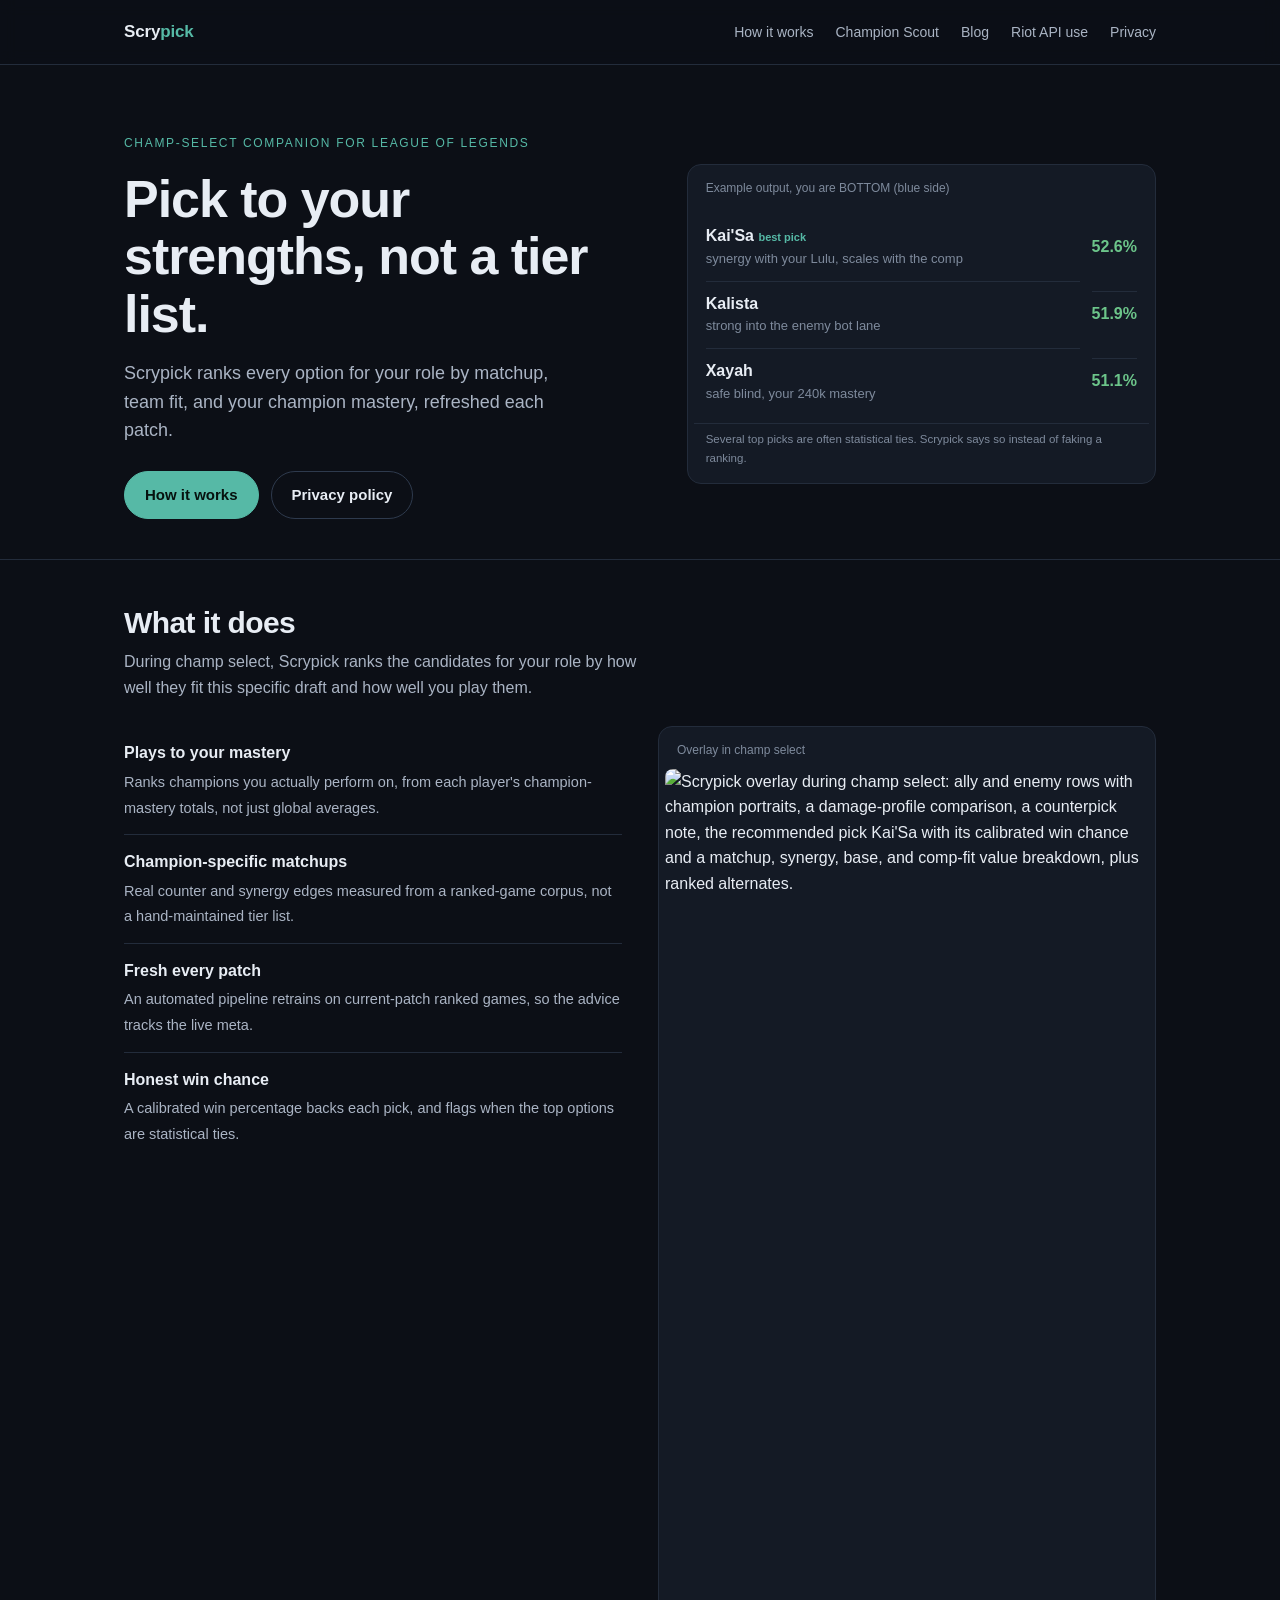
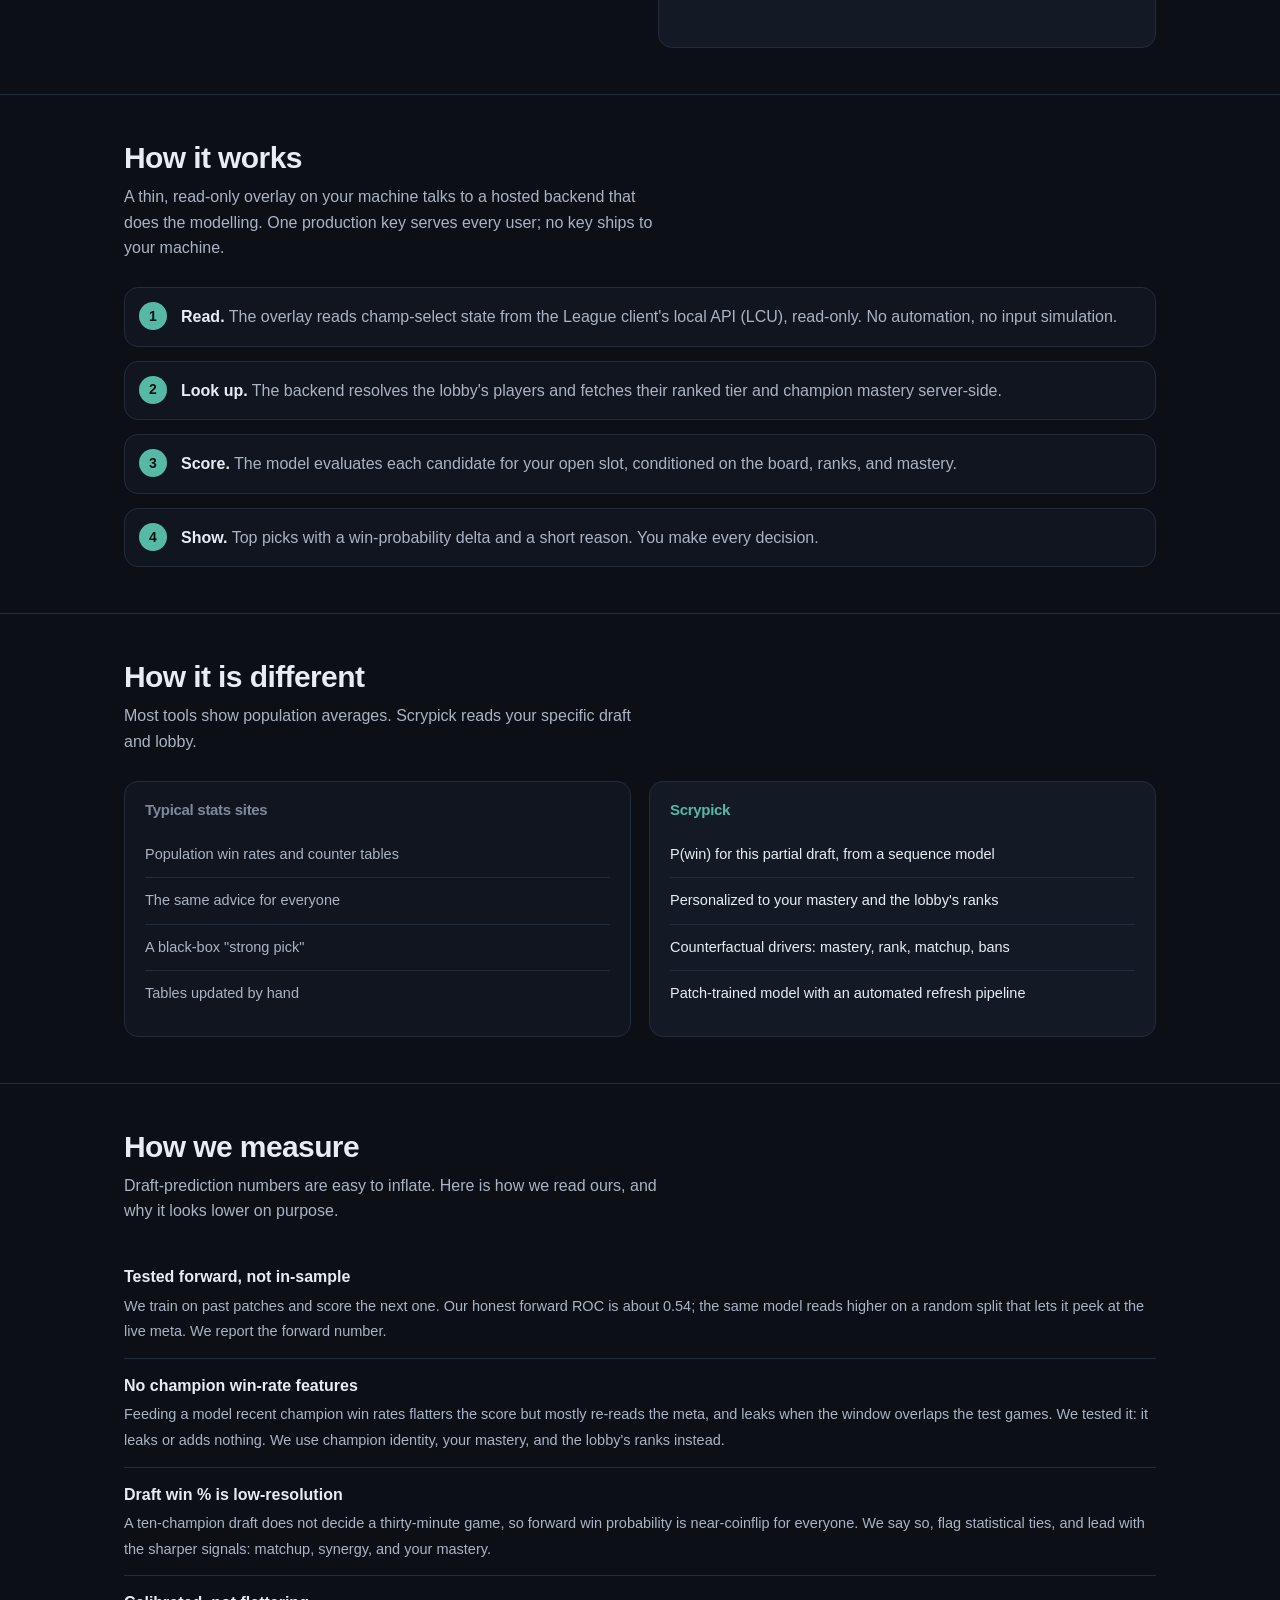
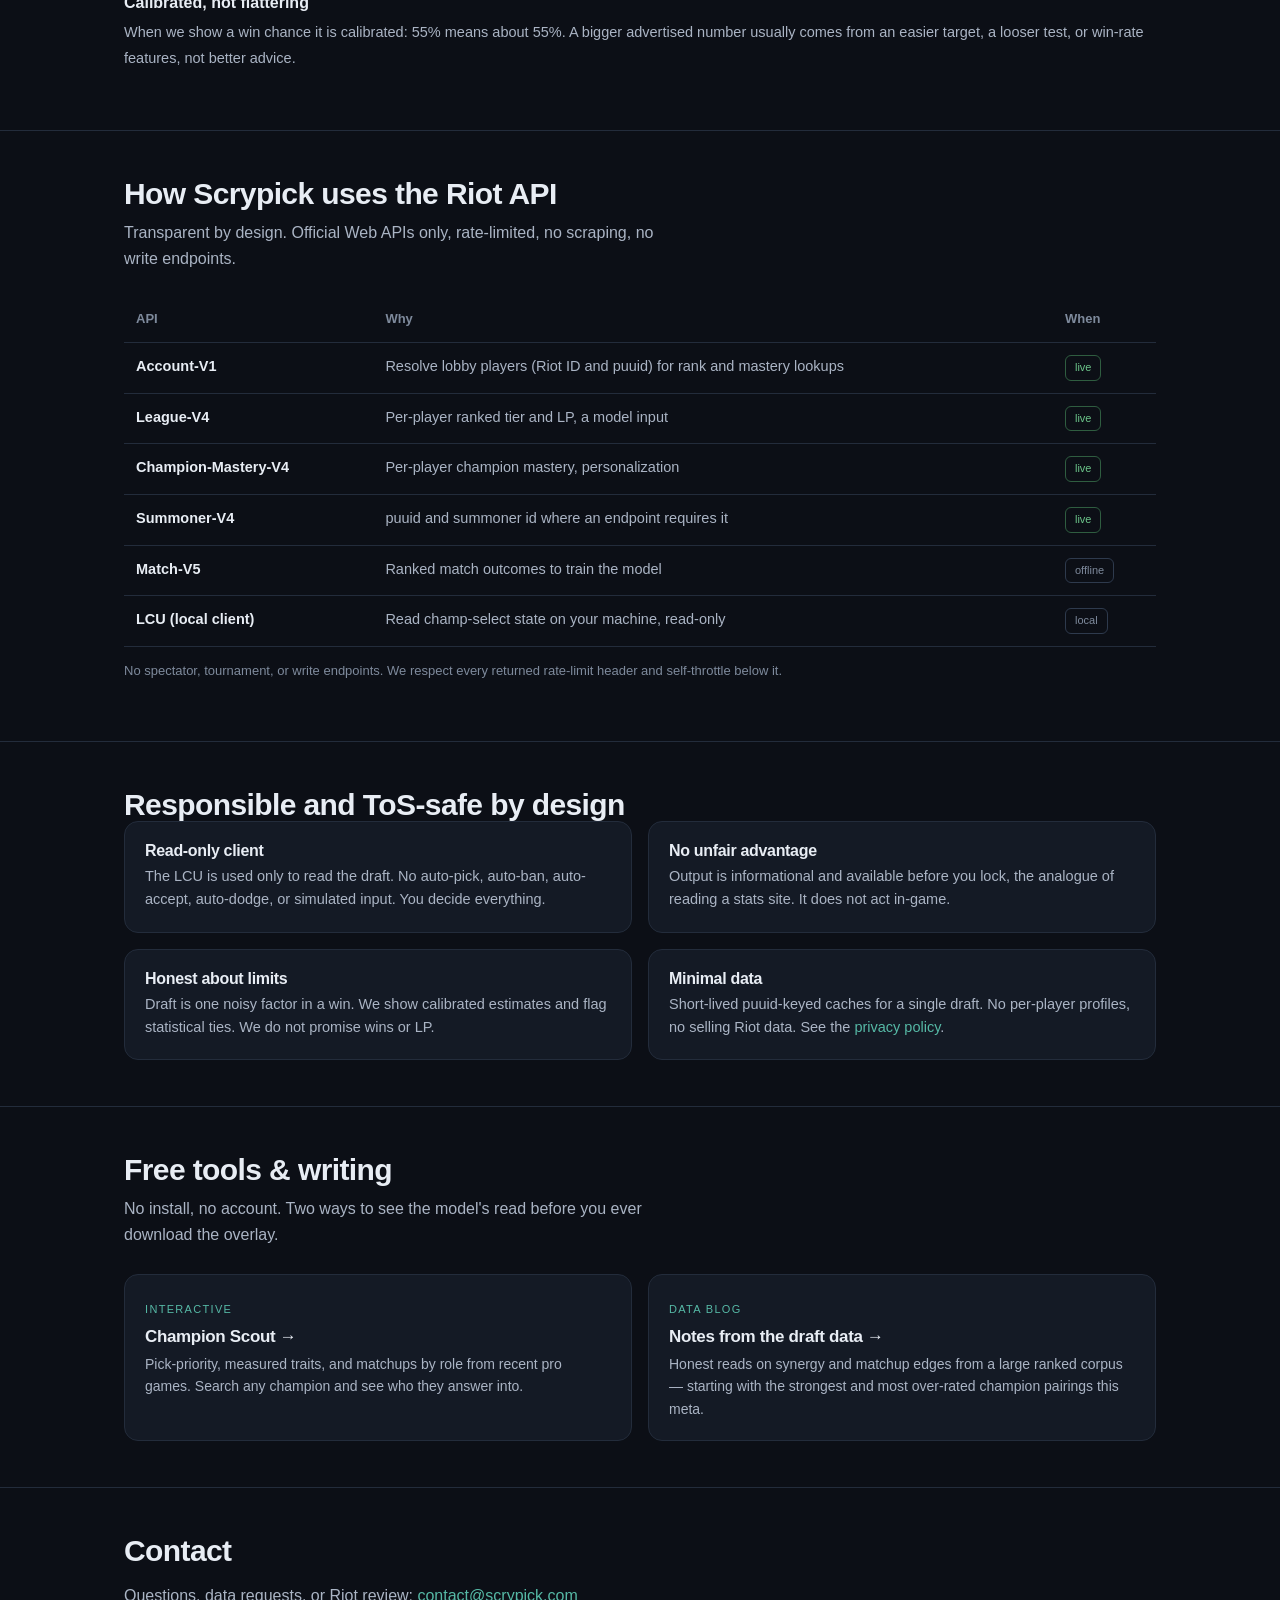
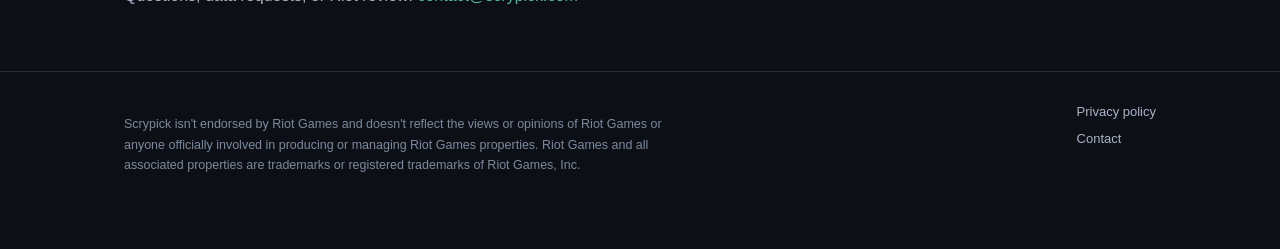
==== index.html @ 26ce866f "Rebrand to Scrypick (scrypick.com) + blog + Champion Scout - DraftSense/RiftPick -> Scrypick across " ====
<!DOCTYPE html>
<html lang="en">
<head>
<meta charset="UTF-8">
<meta name="viewport" content="width=device-width, initial-scale=1">
<title>Scrypick - win-probability companion for League of Legends champ select</title>
<meta name="description" content="Scrypick shows the calibrated win chance of every candidate pick during champ select, personalized to the lobby's ranks and your champion mastery. Read-only, advisory, Riot ToS-safe.">
<link rel="stylesheet" href="style.css">
</head>
<body>

<header class="nav">
  <div class="wrap">
    <div class="brand">Scry<b>pick</b></div>
    <nav class="nav-links">
      <a href="#how">How it works</a>
      <a href="scout.html">Champion Scout</a>
      <a href="blog/index.html">Blog</a>
      <a href="#api">Riot API use</a>
      <a href="privacy.html">Privacy</a>
    </nav>
  </div>
</header>

<main>
  <section class="hero" style="border-top:none">
    <div class="wrap">
      <div>
        <span class="eyebrow">Champ-select companion for League of Legends</span>
        <h1>Pick to your strengths, not a tier list.</h1>
        <p class="sub">Scrypick ranks every option for your role by matchup, team fit, and your champion mastery, refreshed each patch.</p>
        <div class="cta">
          <a class="btn primary" href="#how">How it works</a>
          <a class="btn ghost" href="privacy.html">Privacy policy</a>
        </div>
      </div>
      <div class="example" aria-label="Example recommendation">
        <div class="cap">Example output, you are BOTTOM (blue side)</div>
        <div class="rec">
          <div class="row"><div class="pick"><div class="name">Kai'Sa <span class="tag">best pick</span></div><div class="why">synergy with your Lulu, scales with the comp</div></div><div class="pick wp">52.6%</div></div>
          <div class="row"><div class="pick"><div class="name">Kalista</div><div class="why">strong into the enemy bot lane</div></div><div class="pick wp">51.9%</div></div>
          <div class="row"><div class="pick"><div class="name">Xayah</div><div class="why">safe blind, your 240k mastery</div></div><div class="pick wp">51.1%</div></div>
        </div>
        <div class="note">Several top picks are often statistical ties. Scrypick says so instead of faking a ranking.</div>
      </div>
    </div>
  </section>

  <section id="what">
    <div class="wrap">
      <h2>What it does</h2>
      <p class="intro">During champ select, Scrypick ranks the candidates for your role by how well they fit this specific draft and how well you play them.</p>
      <div class="does">
        <ul>
          <li><b>Plays to your mastery</b><span>Ranks champions you actually perform on, from each player's champion-mastery totals, not just global averages.</span></li>
          <li><b>Champion-specific matchups</b><span>Real counter and synergy edges measured from a ranked-game corpus, not a hand-maintained tier list.</span></li>
          <li><b>Fresh every patch</b><span>An automated pipeline retrains on current-patch ranked games, so the advice tracks the live meta.</span></li>
          <li><b>Honest win chance</b><span>A calibrated win percentage backs each pick, and flags when the top options are statistical ties.</span></li>
        </ul>
        <figure class="example" style="margin:0">
          <div class="cap">Overlay in champ select</div>
          <img src="overlay.png" width="488" height="880"
               alt="Scrypick overlay during champ select: ally and enemy rows with champion portraits, a damage-profile comparison, a counterpick note, the recommended pick Kai'Sa with its calibrated win chance and a matchup, synergy, base, and comp-fit value breakdown, plus ranked alternates."
               style="display:block; width:100%; height:auto; border-radius:8px; margin-top:4px" />
        </figure>
      </div>
    </div>
  </section>

  <section id="how">
    <div class="wrap">
      <h2>How it works</h2>
      <p class="intro">A thin, read-only overlay on your machine talks to a hosted backend that does the modelling. One production key serves every user; no key ships to your machine.</p>
      <ol class="steps">
        <li><b>Read.</b> <span>The overlay reads champ-select state from the League client's local API (LCU), read-only. No automation, no input simulation.</span></li>
        <li><b>Look up.</b> <span>The backend resolves the lobby's players and fetches their ranked tier and champion mastery server-side.</span></li>
        <li><b>Score.</b> <span>The model evaluates each candidate for your open slot, conditioned on the board, ranks, and mastery.</span></li>
        <li><b>Show.</b> <span>Top picks with a win-probability delta and a short reason. You make every decision.</span></li>
      </ol>
    </div>
  </section>

  <section id="different">
    <div class="wrap">
      <h2>How it is different</h2>
      <p class="intro">Most tools show population averages. Scrypick reads your specific draft and lobby.</p>
      <div class="versus">
        <div class="col them">
          <h3>Typical stats sites</h3>
          <ul>
            <li>Population win rates and counter tables</li>
            <li>The same advice for everyone</li>
            <li>A black-box "strong pick"</li>
            <li>Tables updated by hand</li>
          </ul>
        </div>
        <div class="col us">
          <h3>Scrypick</h3>
          <ul>
            <li>P(win) for this partial draft, from a sequence model</li>
            <li>Personalized to your mastery and the lobby's ranks</li>
            <li>Counterfactual drivers: mastery, rank, matchup, bans</li>
            <li>Patch-trained model with an automated refresh pipeline</li>
          </ul>
        </div>
      </div>
    </div>
  </section>

  <section id="measure">
    <div class="wrap">
      <h2>How we measure</h2>
      <p class="intro">Draft-prediction numbers are easy to inflate. Here is how we read ours, and why it looks lower on purpose.</p>
      <ul class="principles">
        <li><b>Tested forward, not in-sample</b><span>We train on past patches and score the next one. Our honest forward ROC is about 0.54; the same model reads higher on a random split that lets it peek at the live meta. We report the forward number.</span></li>
        <li><b>No champion win-rate features</b><span>Feeding a model recent champion win rates flatters the score but mostly re-reads the meta, and leaks when the window overlaps the test games. We tested it: it leaks or adds nothing. We use champion identity, your mastery, and the lobby's ranks instead.</span></li>
        <li><b>Draft win % is low-resolution</b><span>A ten-champion draft does not decide a thirty-minute game, so forward win probability is near-coinflip for everyone. We say so, flag statistical ties, and lead with the sharper signals: matchup, synergy, and your mastery.</span></li>
        <li><b>Calibrated, not flattering</b><span>When we show a win chance it is calibrated: 55% means about 55%. A bigger advertised number usually comes from an easier target, a looser test, or win-rate features, not better advice.</span></li>
      </ul>
    </div>
  </section>

  <section id="api">
    <div class="wrap">
      <h2>How Scrypick uses the Riot API</h2>
      <p class="intro">Transparent by design. Official Web APIs only, rate-limited, no scraping, no write endpoints.</p>
      <table class="api">
        <thead><tr><th>API</th><th>Why</th><th>When</th></tr></thead>
        <tbody>
          <tr><td>Account-V1</td><td class="why">Resolve lobby players (Riot ID and puuid) for rank and mastery lookups</td><td><span class="badge live">live</span></td></tr>
          <tr><td>League-V4</td><td class="why">Per-player ranked tier and LP, a model input</td><td><span class="badge live">live</span></td></tr>
          <tr><td>Champion-Mastery-V4</td><td class="why">Per-player champion mastery, personalization</td><td><span class="badge live">live</span></td></tr>
          <tr><td>Summoner-V4</td><td class="why">puuid and summoner id where an endpoint requires it</td><td><span class="badge live">live</span></td></tr>
          <tr><td>Match-V5</td><td class="why">Ranked match outcomes to train the model</td><td><span class="badge">offline</span></td></tr>
          <tr><td>LCU (local client)</td><td class="why">Read champ-select state on your machine, read-only</td><td><span class="badge">local</span></td></tr>
        </tbody>
      </table>
      <p class="api-foot">No spectator, tournament, or write endpoints. We respect every returned rate-limit header and self-throttle below it.</p>
    </div>
  </section>

  <section id="responsible">
    <div class="wrap">
      <h2>Responsible and ToS-safe by design</h2>
      <div class="cards">
        <div class="card"><h3>Read-only client</h3><p>The LCU is used only to read the draft. No auto-pick, auto-ban, auto-accept, auto-dodge, or simulated input. You decide everything.</p></div>
        <div class="card"><h3>No unfair advantage</h3><p>Output is informational and available before you lock, the analogue of reading a stats site. It does not act in-game.</p></div>
        <div class="card"><h3>Honest about limits</h3><p>Draft is one noisy factor in a win. We show calibrated estimates and flag statistical ties. We do not promise wins or LP.</p></div>
        <div class="card"><h3>Minimal data</h3><p>Short-lived puuid-keyed caches for a single draft. No per-player profiles, no selling Riot data. See the <a href="privacy.html">privacy policy</a>.</p></div>
      </div>
    </div>
  </section>

  <section id="tools">
    <div class="wrap">
      <h2>Free tools &amp; writing</h2>
      <p class="intro">No install, no account. Two ways to see the model's read before you ever download the overlay.</p>
      <div class="tools">
        <a class="tool" href="scout.html">
          <span class="kicker">Interactive</span>
          <h3>Champion Scout →</h3>
          <p>Pick-priority, measured traits, and matchups by role from recent pro games. Search any champion and see who they answer into.</p>
        </a>
        <a class="tool" href="blog/index.html">
          <span class="kicker">Data blog</span>
          <h3>Notes from the draft data →</h3>
          <p>Honest reads on synergy and matchup edges from a large ranked corpus — starting with the strongest and most over-rated champion pairings this meta.</p>
        </a>
      </div>
    </div>
  </section>

  <section id="contact" class="contact">
    <div class="wrap">
      <h2>Contact</h2>
      <p>Questions, data requests, or Riot review: <a href="mailto:contact@scrypick.com">contact@scrypick.com</a></p>
    </div>
  </section>
</main>

<footer class="site">
  <div class="wrap">
    <p class="legal">
      Scrypick isn't endorsed by Riot Games and doesn't reflect the views or opinions of Riot Games
      or anyone officially involved in producing or managing Riot Games properties. Riot Games and all
      associated properties are trademarks or registered trademarks of Riot Games, Inc.
    </p>
    <div class="footlinks">
      <a href="privacy.html">Privacy policy</a>
      <a href="mailto:contact@scrypick.com">Contact</a>
    </div>
  </div>
</footer>

</body>
</html>
---- style.css ----
/* Scrypick site - native CSS, no build step (GitHub Pages target).
   Design read: trust-first product + compliance landing for Riot API reviewers
   and League players. Dark theme locked. ONE accent (teal). Restrained motion.
   Shape scale: buttons = pill, panels = 14px, badges = 6px (documented + held).
   Type: system stack (no external font deps; GH Pages friendly). */
:root {
  --bg: #0c0f16;
  --bg-2: #11151f;
  --panel: #141a25;
  --border: #232c3b;
  --border-2: #2e3a4d;
  --text: #e8edf4;
  --text-2: #aab4c4;
  --dim: #7e8a9c;
  --accent: #56b9a6;        /* single accent, < 80% sat */
  --accent-ink: #06120f;    /* readable text ON the accent */
  --good: #6cc58a;
  --bad: #e08a82;
  --maxw: 1080px;
  --r-panel: 14px;
  --r-badge: 6px;
  --sans: -apple-system, BlinkMacSystemFont, "Segoe UI", Roboto, Helvetica, Arial, sans-serif;
  --mono: ui-monospace, SFMono-Regular, "SF Mono", Menlo, Consolas, monospace;
}
* { box-sizing: border-box; }
html { scroll-behavior: smooth; }
body {
  margin: 0;
  background: var(--bg);
  color: var(--text);
  font: 16px/1.6 var(--sans);
  -webkit-font-smoothing: antialiased;
  text-rendering: optimizeLegibility;
}
.wrap { max-width: var(--maxw); margin: 0 auto; padding: 0 24px; }
a { color: var(--accent); text-decoration: none; }
a:hover { text-decoration: underline; }
h1, h2, h3 { letter-spacing: -0.02em; line-height: 1.1; margin: 0; }

/* ---- nav (single line, <= 72px) ---- */
header.nav { border-bottom: 1px solid var(--border); position: sticky; top: 0; background: rgba(12,15,22,0.82); backdrop-filter: blur(8px); z-index: 10; }
header.nav .wrap { display: flex; align-items: center; justify-content: space-between; height: 64px; }
.brand { font-weight: 700; font-size: 17px; letter-spacing: -0.01em; color: var(--text); }
.brand b { color: var(--accent); font-weight: 700; }
.nav-links { display: flex; gap: 22px; }
.nav-links a { color: var(--text-2); font-size: 14px; }
.nav-links a:hover { color: var(--text); text-decoration: none; }
@media (max-width: 640px) { .nav-links { display: none; } }

/* ---- buttons (pill) ---- */
.btn { display: inline-flex; align-items: center; gap: 8px; border-radius: 999px; padding: 11px 20px; font-weight: 600; font-size: 15px; border: 1px solid var(--border-2); transition: transform .12s ease, background .2s ease, border-color .2s ease; }
.btn:hover { text-decoration: none; }
.btn:active { transform: translateY(1px); }
.btn.primary { background: var(--accent); color: var(--accent-ink); border-color: var(--accent); }
.btn.primary:hover { background: #67c9b6; }
.btn.ghost { background: transparent; color: var(--text); }
.btn.ghost:hover { border-color: var(--accent); }

/* ---- hero (split, fits viewport) ---- */
.hero { padding: 64px 0 40px; }
.hero .wrap { display: grid; grid-template-columns: 1.05fr 0.95fr; gap: 44px; align-items: center; }
.eyebrow { display: inline-block; font-size: 12px; letter-spacing: 0.14em; text-transform: uppercase; color: var(--accent); margin-bottom: 18px; }
.hero h1 { font-size: clamp(32px, 5.2vw, 52px); }
.hero p.sub { color: var(--text-2); font-size: 18px; margin: 16px 0 26px; max-width: 46ch; }
.hero .cta { display: flex; gap: 12px; flex-wrap: wrap; }
@media (max-width: 820px) { .hero .wrap { grid-template-columns: 1fr; gap: 30px; } .hero { padding: 40px 0 30px; } }

/* example-output panel (honest typographic content, not a fake client screenshot) */
.example { background: var(--panel); border: 1px solid var(--border); border-radius: var(--r-panel); padding: 6px; }
.example .cap { color: var(--dim); font-size: 12px; padding: 8px 12px 4px; }
.rec { display: grid; grid-template-columns: 1fr auto; gap: 2px 12px; padding: 12px 12px 4px; }
.rec .row { display: contents; }
.rec .pick { padding: 9px 0; border-top: 1px solid var(--border); }
.rec .row:first-child .pick { border-top: none; }
.rec .name { font-weight: 600; }
.rec .why { color: var(--dim); font-size: 13px; }
.rec .wp { font-variant-numeric: tabular-nums; color: var(--good); font-weight: 600; align-self: center; }
.rec .tag { font-size: 11px; color: var(--accent); }
.example .note { color: var(--dim); font-size: 11.5px; padding: 6px 12px 10px; border-top: 1px solid var(--border); margin-top: 6px; }

/* ---- sections ---- */
section { padding: 46px 0; border-top: 1px solid var(--border); }
section h2 { font-size: clamp(24px, 3.4vw, 30px); }
section .intro { color: var(--text-2); margin: 10px 0 26px; max-width: 60ch; }

/* what-it-does: lead + figure */
.does { display: grid; grid-template-columns: 1fr 1fr; gap: 36px; align-items: start; }
.does ul { list-style: none; padding: 0; margin: 0; }
.does li { padding: 14px 0; border-top: 1px solid var(--border); }
.does li:first-child { border-top: none; }
.does li b { display: block; margin-bottom: 3px; }
.does li span { color: var(--text-2); font-size: 14.5px; }
@media (max-width: 820px) { .does { grid-template-columns: 1fr; gap: 24px; } }

/* how-we-measure: full-width principle list (same rhythm as .does) */
.principles { list-style: none; padding: 0; margin: 0; }
.principles li { padding: 14px 0; border-top: 1px solid var(--border); }
.principles li:first-child { border-top: none; }
.principles li b { display: block; margin-bottom: 3px; }
.principles li span { color: var(--text-2); font-size: 14.5px; }

/* how-it-works: numbered steps */
ol.steps { counter-reset: s; list-style: none; padding: 0; margin: 0; display: grid; gap: 14px; }
ol.steps li { counter-increment: s; position: relative; padding: 16px 16px 16px 56px; background: var(--bg-2); border: 1px solid var(--border); border-radius: var(--r-panel); }
ol.steps li::before { content: counter(s); position: absolute; left: 14px; top: 14px; width: 28px; height: 28px; display: grid; place-items: center; border-radius: 999px; background: var(--accent); color: var(--accent-ink); font-weight: 700; font-size: 14px; }
ol.steps b { color: var(--text); }
ol.steps span { color: var(--text-2); }

/* them-vs-us split */
.versus { display: grid; grid-template-columns: 1fr 1fr; gap: 18px; }
.versus .col { background: var(--panel); border: 1px solid var(--border); border-radius: var(--r-panel); padding: 20px; }
.versus .col.them { background: var(--bg-2); }
.versus .col h3 { font-size: 15px; color: var(--dim); margin-bottom: 14px; font-weight: 600; }
.versus .col.us h3 { color: var(--accent); }
.versus ul { list-style: none; padding: 0; margin: 0; }
.versus li { padding: 11px 0; border-top: 1px solid var(--border); color: var(--text-2); font-size: 14.5px; }
.versus li:first-child { border-top: none; }
.versus .us li { color: var(--text); }
@media (max-width: 700px) { .versus { grid-template-columns: 1fr; } }

/* api table */
table.api { width: 100%; border-collapse: collapse; font-size: 14.5px; }
table.api th, table.api td { text-align: left; padding: 12px 12px; border-bottom: 1px solid var(--border); vertical-align: top; }
table.api th { color: var(--dim); font-weight: 600; font-size: 13px; }
table.api td:first-child { font-weight: 600; white-space: nowrap; }
table.api td.why { color: var(--text-2); }
.badge { display: inline-block; font-size: 11px; padding: 3px 9px; border-radius: var(--r-badge); border: 1px solid var(--border-2); color: var(--dim); white-space: nowrap; }
.badge.live { color: var(--good); border-color: #2f5d40; }
.api-foot { color: var(--dim); font-size: 13px; margin-top: 14px; }

/* responsible: cards (the single card-grid on the page) */
.cards { display: grid; grid-template-columns: repeat(2, 1fr); gap: 16px; }
.card { background: var(--panel); border: 1px solid var(--border); border-radius: var(--r-panel); padding: 20px; }
.card h3 { font-size: 16px; margin-bottom: 6px; }
.card p { margin: 0; color: var(--text-2); font-size: 14.5px; }
@media (max-width: 640px) { .cards { grid-template-columns: 1fr; } }

/* contact */
.contact p { color: var(--text-2); }

/* footer */
footer.site { border-top: 1px solid var(--border); padding: 30px 0 60px; }
footer.site .wrap { display: flex; flex-wrap: wrap; gap: 22px; justify-content: space-between; align-items: flex-start; }
.legal { color: #67718296; color: var(--dim); font-size: 12.5px; line-height: 1.65; max-width: 560px; }
.footlinks { font-size: 13px; }
.footlinks a { color: var(--text-2); display: block; margin-bottom: 6px; }

/* doc pages (privacy) */
.doc { padding: 40px 0 60px; }
.doc h1 { font-size: clamp(28px, 4vw, 36px); }
.doc .updated { color: var(--dim); font-size: 13px; margin: 10px 0 28px; }
.doc h2 { font-size: 19px; margin: 30px 0 8px; }
.doc p, .doc li { color: var(--text-2); }
.doc ul { padding-left: 20px; }
.doc li { margin: 6px 0; }
.doc a.back { font-size: 14px; }

/* restrained scroll-reveal, native + reduced-motion safe (MOTION 3) */
@media (prefers-reduced-motion: no-preference) {
  section, .hero .wrap > * {
    animation: rise .6s cubic-bezier(0.16,1,0.3,1) both;
    animation-timeline: view();
    animation-range: entry 0% cover 22%;
  }
  @keyframes rise { from { opacity: 0; transform: translateY(14px); } to { opacity: 1; transform: none; } }
}

/* ---- blog: index + posts (reuses vars, sits on .doc rhythm) ---- */
.blog-head { padding: 48px 0 6px; }
.blog-head .eyebrow { margin-bottom: 12px; }
.blog-head h1 { font-size: clamp(28px, 4.4vw, 40px); }
.blog-head p.sub { color: var(--text-2); font-size: 17px; margin: 14px 0 0; max-width: 60ch; }

.postlist { list-style: none; padding: 0; margin: 0; }
.postlist li { border-top: 1px solid var(--border); }
.postlist li:first-child { border-top: none; }
.postlist a.post-card { display: block; padding: 22px 0; color: var(--text); }
.postlist a.post-card:hover { text-decoration: none; }
.postlist a.post-card:hover h3 { color: var(--accent); }
.postlist .kicker { font-size: 12px; letter-spacing: 0.1em; text-transform: uppercase; color: var(--dim); }
.postlist h3 { font-size: 20px; margin: 6px 0 6px; letter-spacing: -0.01em; }
.postlist p { color: var(--text-2); font-size: 14.5px; margin: 0; max-width: 68ch; }

/* article body */
.post { padding: 8px 0 56px; }
.post .updated { color: var(--dim); font-size: 13px; margin: 8px 0 26px; }
.post > .lede { font-size: 18px; color: var(--text); margin: 0 0 22px; max-width: 64ch; }
.post h2 { font-size: 22px; margin: 34px 0 8px; }
.post h3 { font-size: 16px; margin: 24px 0 6px; color: var(--text); }
.post p { color: var(--text-2); max-width: 68ch; margin: 12px 0; }
.post ul { color: var(--text-2); max-width: 68ch; padding-left: 20px; }
.post li { margin: 6px 0; }
.post a.back { font-size: 14px; display: inline-block; margin-top: 8px; }
.callout { background: var(--bg-2); border: 1px solid var(--border); border-left: 3px solid var(--accent); border-radius: var(--r-badge); padding: 14px 16px; margin: 20px 0; }
.callout p { margin: 0; color: var(--text-2); font-size: 14.5px; }

/* data table (tabular, reuses table.api tone) */
.tbl-wrap { overflow-x: auto; margin: 16px 0 6px; }
table.data { width: 100%; border-collapse: collapse; font-size: 14.5px; min-width: 460px; }
table.data caption { text-align: left; color: var(--dim); font-size: 12.5px; padding: 0 0 8px; }
table.data th, table.data td { text-align: left; padding: 9px 12px; border-bottom: 1px solid var(--border); }
table.data thead th { color: var(--dim); font-weight: 600; font-size: 12px; letter-spacing: 0.02em; text-transform: uppercase; }
table.data td.pair { font-weight: 600; white-space: nowrap; }
table.data td.num { font-variant-numeric: tabular-nums; text-align: right; white-space: nowrap; }
table.data td.pos { color: var(--good); }
table.data td.neg { color: var(--bad); }
table.data td.dim { color: var(--dim); text-align: right; font-variant-numeric: tabular-nums; }
.tbl-note { color: var(--dim); font-size: 12.5px; margin: 6px 0 0; }

/* homepage tools/writing teaser */
.tools { display: grid; grid-template-columns: 1fr 1fr; gap: 16px; }
.tools .tool { background: var(--panel); border: 1px solid var(--border); border-radius: var(--r-panel); padding: 20px; display: block; color: var(--text); }
.tools .tool:hover { text-decoration: none; border-color: var(--accent); }
.tools .tool .kicker { font-size: 11px; letter-spacing: 0.12em; text-transform: uppercase; color: var(--accent); }
.tools .tool h3 { font-size: 17px; margin: 8px 0 6px; }
.tools .tool p { margin: 0; color: var(--text-2); font-size: 14px; }
@media (max-width: 640px) { .tools { grid-template-columns: 1fr; } }
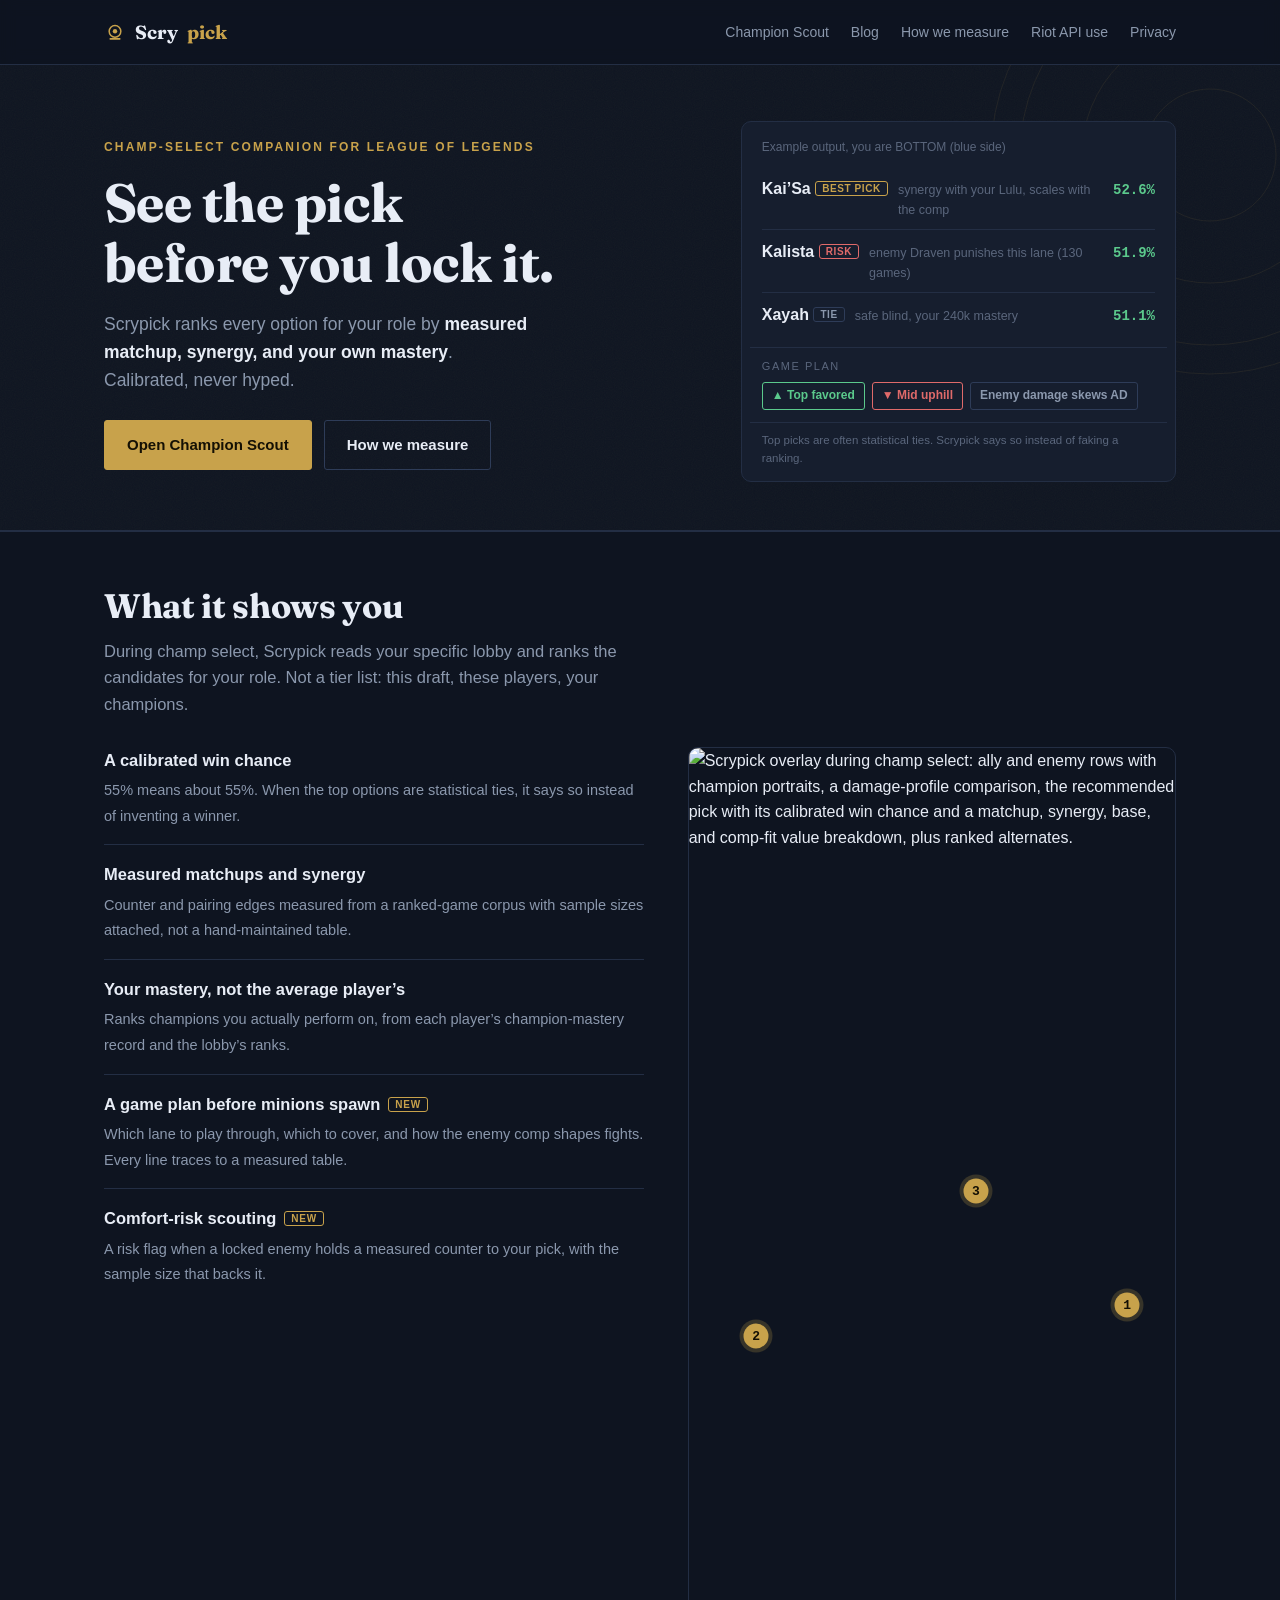
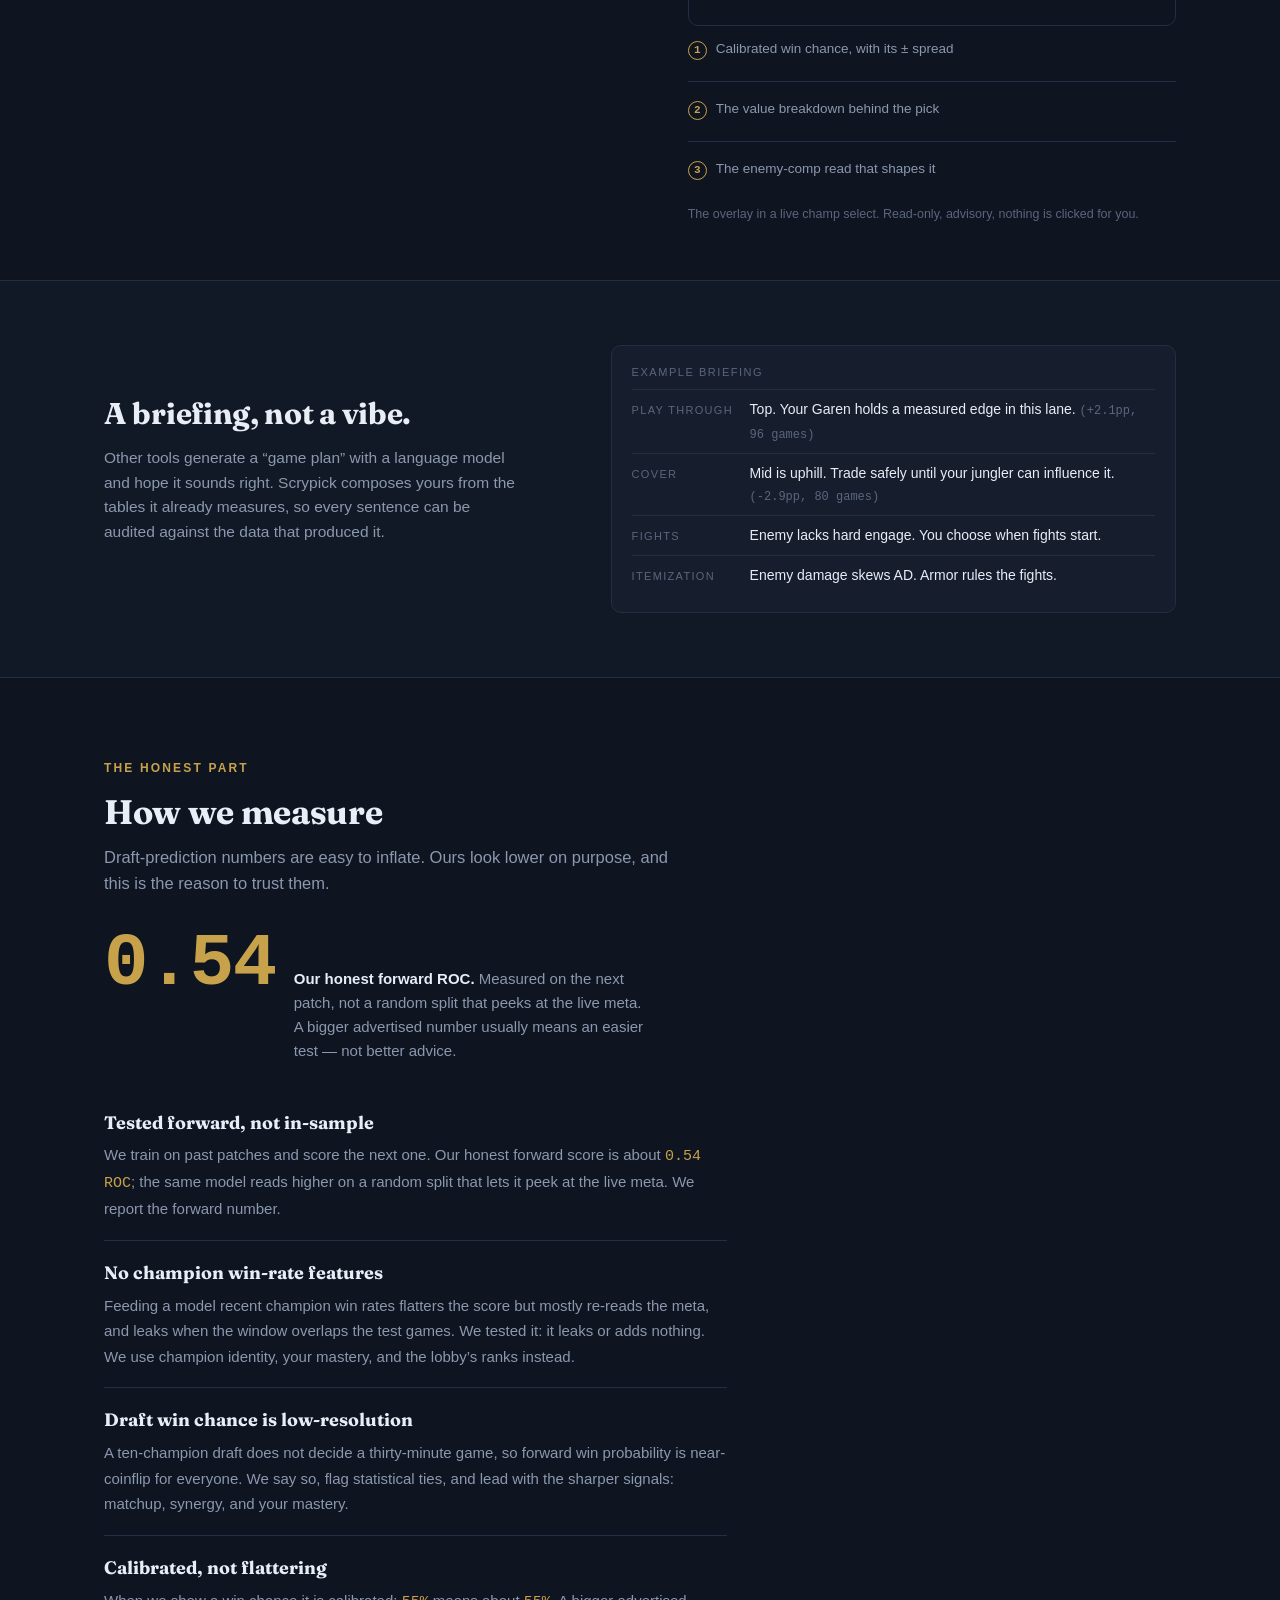
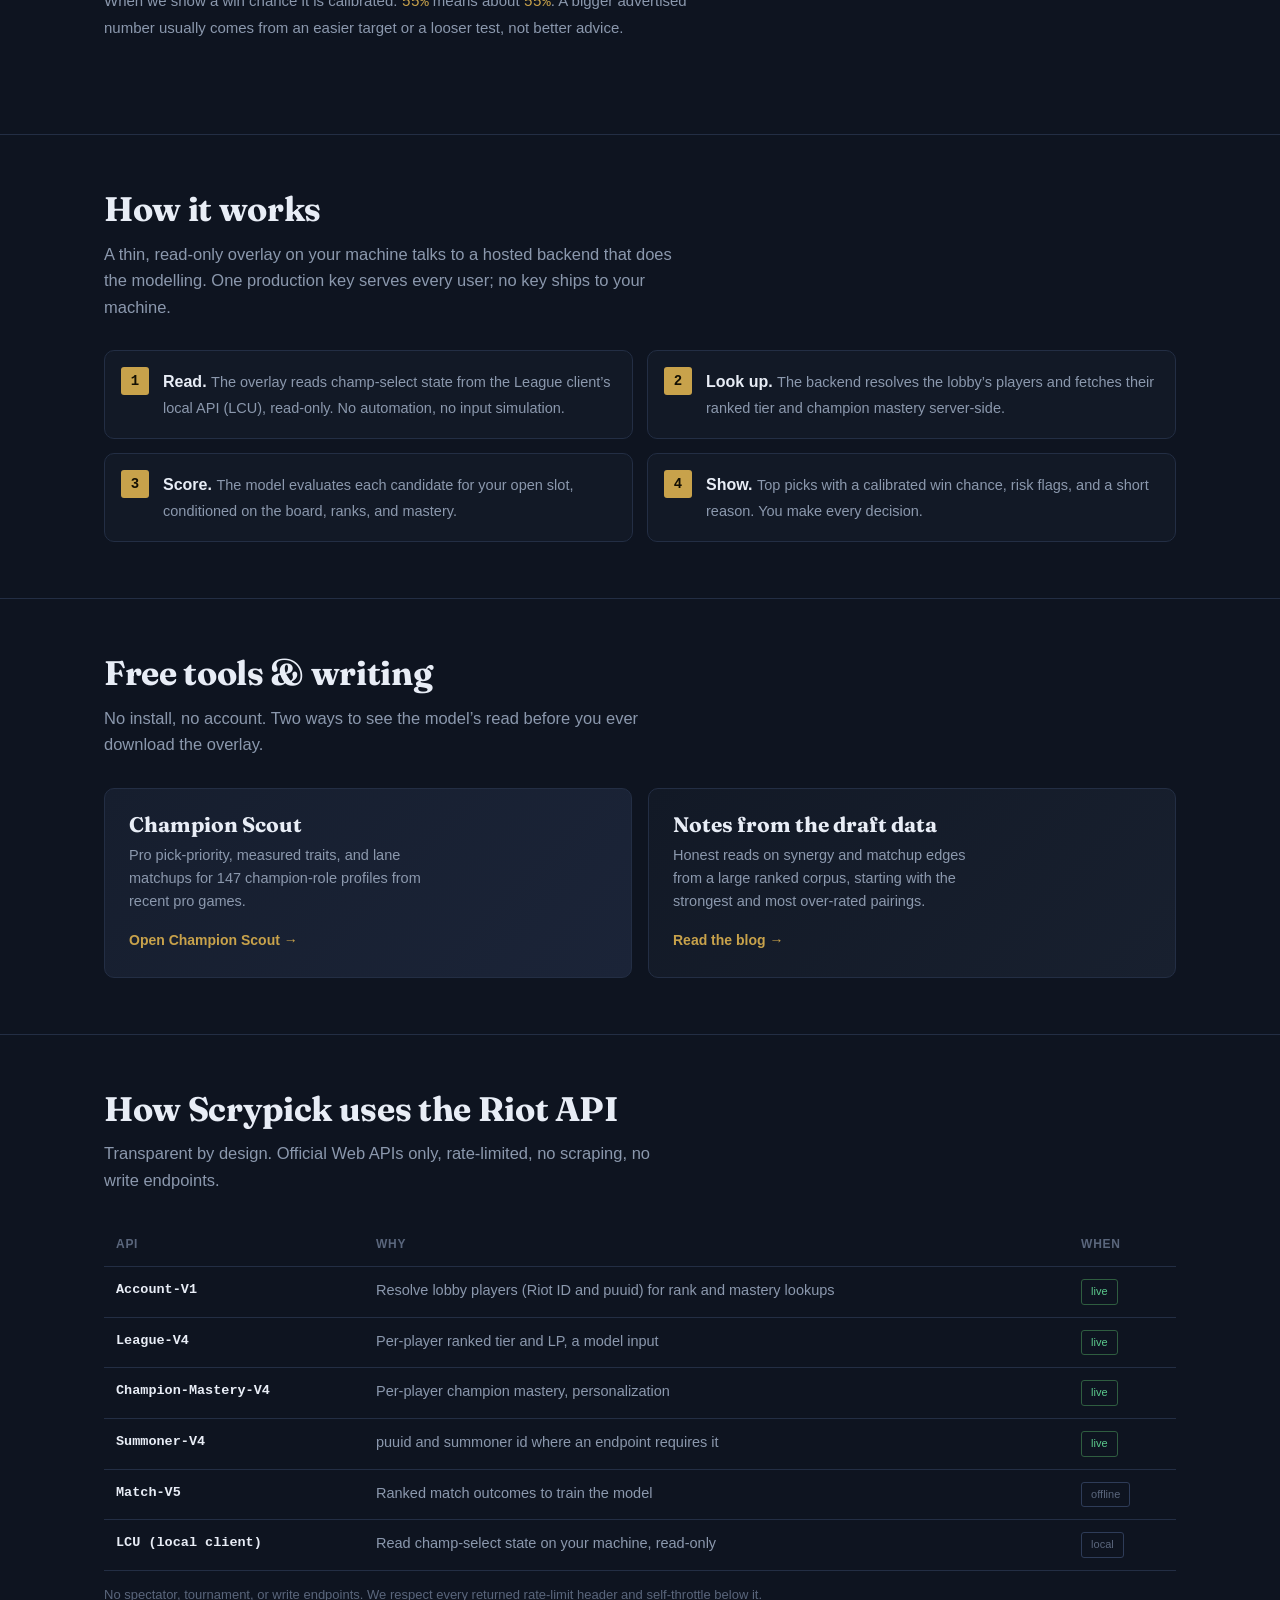
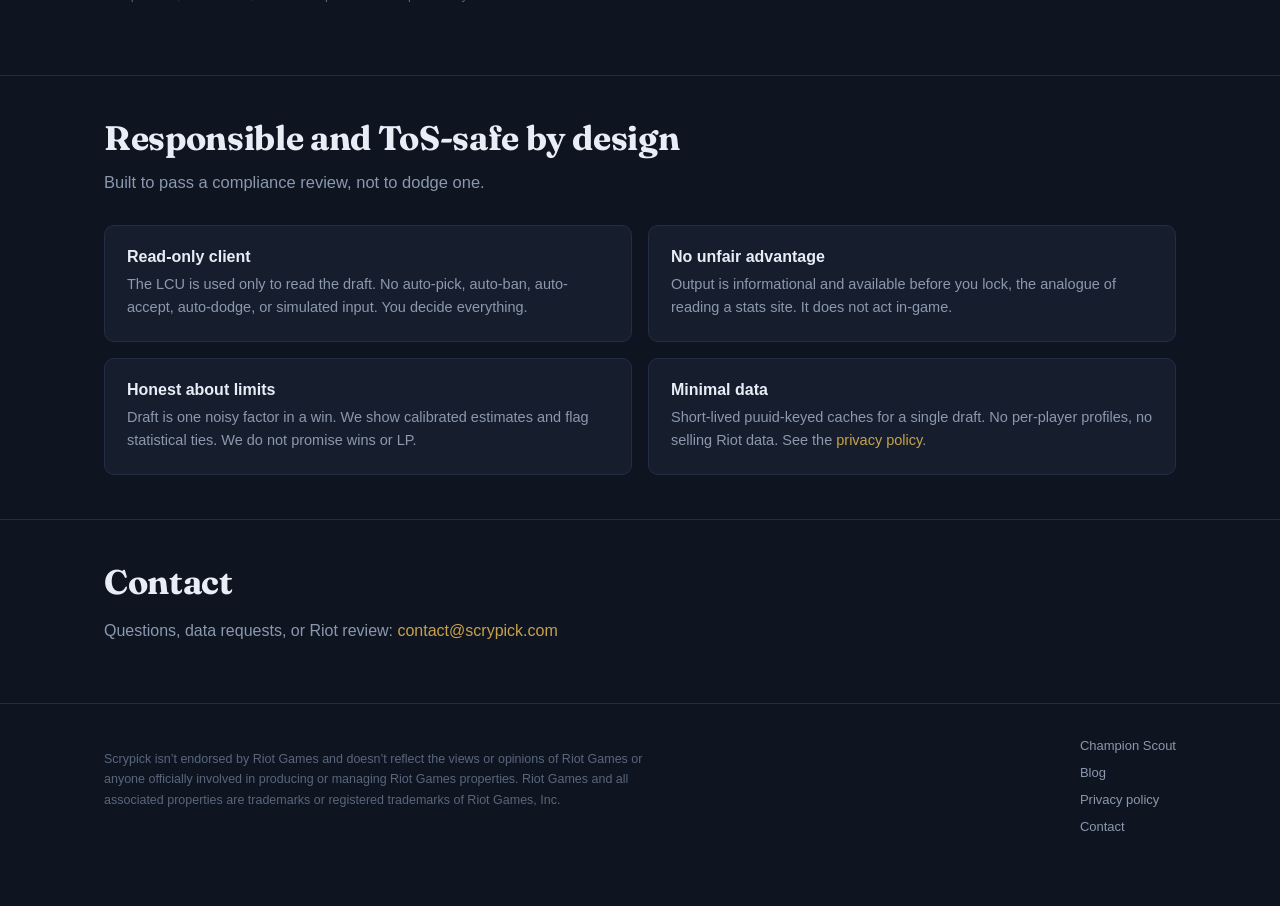
==== commit cb63b76f: "feat(site): Fraunces display face, honest-number lead, annotated overlay, hero motif + a11y/meta - s" ====
--- a/index.html
+++ b/index.html
@@ -3,67 +3,131 @@
 <head>
 <meta charset="UTF-8">
 <meta name="viewport" content="width=device-width, initial-scale=1">
-<title>Scrypick - win-probability companion for League of Legends champ select</title>
-<meta name="description" content="Scrypick shows the calibrated win chance of every candidate pick during champ select, personalized to the lobby's ranks and your champion mastery. Read-only, advisory, Riot ToS-safe.">
+<title>Scrypick: see the pick before you lock it</title>
+<meta name="description" content="Scrypick ranks every champ-select option for your role by measured matchup, synergy, and your own mastery, with a calibrated win chance, a pre-game briefing, and honest statistics. Read-only, advisory, Riot ToS-safe.">
+<link rel="icon" href="data:image/svg+xml,%3Csvg xmlns=%27http://www.w3.org/2000/svg%27 viewBox=%270 0 32 32%27%3E%3Crect width=%2732%27 height=%2732%27 rx=%276%27 fill=%27%230e1420%27/%3E%3Ccircle cx=%2716%27 cy=%2715%27 r=%278.5%27 fill=%27none%27 stroke=%27%23c8a24b%27 stroke-width=%272.2%27/%3E%3Ccircle cx=%2716%27 cy=%2715%27 r=%273.2%27 fill=%27%23c8a24b%27/%3E%3Cpath d=%27M9 26h14%27 stroke=%27%23c8a24b%27 stroke-width=%272.2%27 stroke-linecap=%27round%27/%3E%3C/svg%3E">
+<meta name="theme-color" content="#0e1420">
+<meta property="og:type" content="website">
+<meta property="og:url" content="https://scrypick.com/">
+<meta property="og:title" content="Scrypick: see the pick before you lock it">
+<meta property="og:description" content="Scrypick ranks every champ-select option for your role by measured matchup, synergy, and your own mastery, with a calibrated win chance. Read-only, advisory, Riot ToS-safe.">
+<meta property="og:image" content="https://scrypick.com/overlay.png">
+<meta name="twitter:card" content="summary">
+<link rel="preload" href="fonts/fraunces-700.woff2" as="font" type="font/woff2" crossorigin>
 <link rel="stylesheet" href="style.css">
 </head>
 <body>
+<a class="skip" href="#main">Skip to content</a>
 
 <header class="nav">
   <div class="wrap">
-    <div class="brand">Scry<b>pick</b></div>
-    <nav class="nav-links">
-      <a href="#how">How it works</a>
+    <a class="brand" href="index.html"><svg class="brand-mark" viewBox="0 0 32 32" width="22" height="22" aria-hidden="true"><circle cx="16" cy="15" r="8.5" fill="none" stroke="currentColor" stroke-width="2.2"/><circle cx="16" cy="15" r="3.2" fill="currentColor"/><path d="M9 26h14" stroke="currentColor" stroke-width="2.2" stroke-linecap="round"/></svg>Scry<b>pick</b></a>
+    <nav class="nav-links" aria-label="Primary">
       <a href="scout.html">Champion Scout</a>
       <a href="blog/index.html">Blog</a>
+      <a href="#measure">How we measure</a>
       <a href="#api">Riot API use</a>
       <a href="privacy.html">Privacy</a>
     </nav>
   </div>
 </header>
 
-<main>
-  <section class="hero" style="border-top:none">
+<main id="main">
+  <section class="hero">
     <div class="wrap">
       <div>
         <span class="eyebrow">Champ-select companion for League of Legends</span>
-        <h1>Pick to your strengths, not a tier list.</h1>
-        <p class="sub">Scrypick ranks every option for your role by matchup, team fit, and your champion mastery, refreshed each patch.</p>
+        <h1>See the pick before you lock it.</h1>
+        <p class="sub">Scrypick ranks every option for your role by <strong>measured matchup, synergy, and your own mastery</strong>. Calibrated, never hyped.</p>
         <div class="cta">
-          <a class="btn primary" href="#how">How it works</a>
-          <a class="btn ghost" href="privacy.html">Privacy policy</a>
+          <a class="btn primary" href="scout.html">Open Champion Scout</a>
+          <a class="btn ghost" href="#measure">How we measure</a>
         </div>
       </div>
-      <div class="example" aria-label="Example recommendation">
+      <div class="example" aria-label="Example live recommendation">
         <div class="cap">Example output, you are BOTTOM (blue side)</div>
         <div class="rec">
-          <div class="row"><div class="pick"><div class="name">Kai'Sa <span class="tag">best pick</span></div><div class="why">synergy with your Lulu, scales with the comp</div></div><div class="pick wp">52.6%</div></div>
-          <div class="row"><div class="pick"><div class="name">Kalista</div><div class="why">strong into the enemy bot lane</div></div><div class="pick wp">51.9%</div></div>
-          <div class="row"><div class="pick"><div class="name">Xayah</div><div class="why">safe blind, your 240k mastery</div></div><div class="pick wp">51.1%</div></div>
+          <div class="row"><span class="name">Kai’Sa <span class="tag best">best pick</span></span><span class="why">synergy with your Lulu, scales with the comp</span><span class="wp">52.6%</span></div>
+          <div class="row"><span class="name">Kalista <span class="tag risk">risk</span></span><span class="why">enemy Draven punishes this lane (130 games)</span><span class="wp">51.9%</span></div>
+          <div class="row"><span class="name">Xayah <span class="tag tie">tie</span></span><span class="why">safe blind, your 240k mastery</span><span class="wp">51.1%</span></div>
         </div>
-        <div class="note">Several top picks are often statistical ties. Scrypick says so instead of faking a ranking.</div>
+        <div class="plan">
+          <div class="plan-cap">Game plan</div>
+          <div class="plan-chips">
+            <span class="plan-chip up">&#9650; Top favored</span>
+            <span class="plan-chip down">&#9660; Mid uphill</span>
+            <span class="plan-chip">Enemy damage skews AD</span>
+          </div>
+        </div>
+        <div class="note">Top picks are often statistical ties. Scrypick says so instead of faking a ranking.</div>
       </div>
     </div>
   </section>
 
   <section id="what">
     <div class="wrap">
-      <h2>What it does</h2>
-      <p class="intro">During champ select, Scrypick ranks the candidates for your role by how well they fit this specific draft and how well you play them.</p>
+      <h2>What it shows you</h2>
+      <p class="intro">During champ select, Scrypick reads your specific lobby and ranks the candidates for your role. Not a tier list: this draft, these players, your champions.</p>
       <div class="does">
         <ul>
-          <li><b>Plays to your mastery</b><span>Ranks champions you actually perform on, from each player's champion-mastery totals, not just global averages.</span></li>
-          <li><b>Champion-specific matchups</b><span>Real counter and synergy edges measured from a ranked-game corpus, not a hand-maintained tier list.</span></li>
-          <li><b>Fresh every patch</b><span>An automated pipeline retrains on current-patch ranked games, so the advice tracks the live meta.</span></li>
-          <li><b>Honest win chance</b><span>A calibrated win percentage backs each pick, and flags when the top options are statistical ties.</span></li>
+          <li><b>A calibrated win chance</b><span>55% means about 55%. When the top options are statistical ties, it says so instead of inventing a winner.</span></li>
+          <li><b>Measured matchups and synergy</b><span>Counter and pairing edges measured from a ranked-game corpus with sample sizes attached, not a hand-maintained table.</span></li>
+          <li><b>Your mastery, not the average player’s</b><span>Ranks champions you actually perform on, from each player’s champion-mastery record and the lobby’s ranks.</span></li>
+          <li><b>A game plan before minions spawn<span class="new">new</span></b><span>Which lane to play through, which to cover, and how the enemy comp shapes fights. Every line traces to a measured table.</span></li>
+          <li><b>Comfort-risk scouting<span class="new">new</span></b><span>A risk flag when a locked enemy holds a measured counter to your pick, with the sample size that backs it.</span></li>
         </ul>
-        <figure class="example" style="margin:0">
-          <div class="cap">Overlay in champ select</div>
-          <img src="overlay.png" width="488" height="880"
-               alt="Scrypick overlay during champ select: ally and enemy rows with champion portraits, a damage-profile comparison, a counterpick note, the recommended pick Kai'Sa with its calibrated win chance and a matchup, synergy, base, and comp-fit value breakdown, plus ranked alternates."
-               style="display:block; width:100%; height:auto; border-radius:8px; margin-top:4px" />
+        <figure class="shot">
+          <div class="shot-frame">
+            <img src="overlay.png" width="488" height="880" loading="lazy" decoding="async"
+                 alt="Scrypick overlay during champ select: ally and enemy rows with champion portraits, a damage-profile comparison, the recommended pick with its calibrated win chance and a matchup, synergy, base, and comp-fit value breakdown, plus ranked alternates." />
+            <span class="pin" style="top:63.5%;left:90%">1</span>
+            <span class="pin" style="top:67%;left:14%">2</span>
+            <span class="pin" style="top:50.5%;left:59%">3</span>
+          </div>
+          <figcaption>
+            <ol class="shot-legend">
+              <li><span class="n">1</span> Calibrated win chance, with its &plusmn; spread</li>
+              <li><span class="n">2</span> The value breakdown behind the pick</li>
+              <li><span class="n">3</span> The enemy-comp read that shapes it</li>
+            </ol>
+            The overlay in a live champ select. Read-only, advisory, nothing is clicked for you.
+          </figcaption>
         </figure>
       </div>
+    </div>
+  </section>
+
+  <section class="band">
+    <div class="wrap">
+      <div>
+        <h2>A briefing, not a vibe.</h2>
+        <p>Other tools generate a “game plan” with a language model and hope it sounds right. Scrypick composes yours from the tables it already measures, so every sentence can be audited against the data that produced it.</p>
+      </div>
+      <div class="brief" aria-label="Example game-plan briefing">
+        <div class="brief-cap">Example briefing</div>
+        <div class="line"><span class="k">Play through</span><span class="v">Top. Your Garen holds a measured edge in this lane. <span class="m">(+2.1pp, 96 games)</span></span></div>
+        <div class="line"><span class="k">Cover</span><span class="v">Mid is uphill. Trade safely until your jungler can influence it. <span class="m">(-2.9pp, 80 games)</span></span></div>
+        <div class="line"><span class="k">Fights</span><span class="v">Enemy lacks hard engage. You choose when fights start.</span></div>
+        <div class="line"><span class="k">Itemization</span><span class="v">Enemy damage skews AD. Armor rules the fights.</span></div>
+      </div>
+    </div>
+  </section>
+
+  <section id="measure">
+    <div class="wrap">
+      <span class="eyebrow">The honest part</span>
+      <h2>How we measure</h2>
+      <p class="intro">Draft-prediction numbers are easy to inflate. Ours look lower on purpose, and this is the reason to trust them.</p>
+      <div class="stat-lead">
+        <span class="big">0.54</span>
+        <span class="cap"><b>Our honest forward ROC.</b> Measured on the next patch, not a random split that peeks at the live meta. A bigger advertised number usually means an easier test &mdash; not better advice.</span>
+      </div>
+      <ul class="principles">
+        <li><b>Tested forward, not in-sample</b><span>We train on past patches and score the next one. Our honest forward score is about <span class="num">0.54 ROC</span>; the same model reads higher on a random split that lets it peek at the live meta. We report the forward number.</span></li>
+        <li><b>No champion win-rate features</b><span>Feeding a model recent champion win rates flatters the score but mostly re-reads the meta, and leaks when the window overlaps the test games. We tested it: it leaks or adds nothing. We use champion identity, your mastery, and the lobby’s ranks instead.</span></li>
+        <li><b>Draft win chance is low-resolution</b><span>A ten-champion draft does not decide a thirty-minute game, so forward win probability is near-coinflip for everyone. We say so, flag statistical ties, and lead with the sharper signals: matchup, synergy, and your mastery.</span></li>
+        <li><b>Calibrated, not flattering</b><span>When we show a win chance it is calibrated: <span class="num">55%</span> means about <span class="num">55%</span>. A bigger advertised number usually comes from an easier target or a looser test, not better advice.</span></li>
+      </ul>
     </div>
   </section>
 
@@ -72,51 +136,30 @@
       <h2>How it works</h2>
       <p class="intro">A thin, read-only overlay on your machine talks to a hosted backend that does the modelling. One production key serves every user; no key ships to your machine.</p>
       <ol class="steps">
-        <li><b>Read.</b> <span>The overlay reads champ-select state from the League client's local API (LCU), read-only. No automation, no input simulation.</span></li>
-        <li><b>Look up.</b> <span>The backend resolves the lobby's players and fetches their ranked tier and champion mastery server-side.</span></li>
+        <li><b>Read.</b> <span>The overlay reads champ-select state from the League client’s local API (LCU), read-only. No automation, no input simulation.</span></li>
+        <li><b>Look up.</b> <span>The backend resolves the lobby’s players and fetches their ranked tier and champion mastery server-side.</span></li>
         <li><b>Score.</b> <span>The model evaluates each candidate for your open slot, conditioned on the board, ranks, and mastery.</span></li>
-        <li><b>Show.</b> <span>Top picks with a win-probability delta and a short reason. You make every decision.</span></li>
+        <li><b>Show.</b> <span>Top picks with a calibrated win chance, risk flags, and a short reason. You make every decision.</span></li>
       </ol>
     </div>
   </section>
 
-  <section id="different">
-    <div class="wrap">
-      <h2>How it is different</h2>
-      <p class="intro">Most tools show population averages. Scrypick reads your specific draft and lobby.</p>
-      <div class="versus">
-        <div class="col them">
-          <h3>Typical stats sites</h3>
-          <ul>
-            <li>Population win rates and counter tables</li>
-            <li>The same advice for everyone</li>
-            <li>A black-box "strong pick"</li>
-            <li>Tables updated by hand</li>
-          </ul>
-        </div>
-        <div class="col us">
-          <h3>Scrypick</h3>
-          <ul>
-            <li>P(win) for this partial draft, from a sequence model</li>
-            <li>Personalized to your mastery and the lobby's ranks</li>
-            <li>Counterfactual drivers: mastery, rank, matchup, bans</li>
-            <li>Patch-trained model with an automated refresh pipeline</li>
-          </ul>
-        </div>
-      </div>
-    </div>
-  </section>
-
-  <section id="measure">
-    <div class="wrap">
-      <h2>How we measure</h2>
-      <p class="intro">Draft-prediction numbers are easy to inflate. Here is how we read ours, and why it looks lower on purpose.</p>
-      <ul class="principles">
-        <li><b>Tested forward, not in-sample</b><span>We train on past patches and score the next one. Our honest forward ROC is about 0.54; the same model reads higher on a random split that lets it peek at the live meta. We report the forward number.</span></li>
-        <li><b>No champion win-rate features</b><span>Feeding a model recent champion win rates flatters the score but mostly re-reads the meta, and leaks when the window overlaps the test games. We tested it: it leaks or adds nothing. We use champion identity, your mastery, and the lobby's ranks instead.</span></li>
-        <li><b>Draft win % is low-resolution</b><span>A ten-champion draft does not decide a thirty-minute game, so forward win probability is near-coinflip for everyone. We say so, flag statistical ties, and lead with the sharper signals: matchup, synergy, and your mastery.</span></li>
-        <li><b>Calibrated, not flattering</b><span>When we show a win chance it is calibrated: 55% means about 55%. A bigger advertised number usually comes from an easier target, a looser test, or win-rate features, not better advice.</span></li>
-      </ul>
+  <section id="tools">
+    <div class="wrap">
+      <h2>Free tools &amp; writing</h2>
+      <p class="intro">No install, no account. Two ways to see the model’s read before you ever download the overlay.</p>
+      <div class="tools">
+        <a class="tool scout" href="scout.html">
+          <h3>Champion Scout</h3>
+          <p>Pro pick-priority, measured traits, and lane matchups for 147 champion-role profiles from recent pro games.</p>
+          <span class="go">Open Champion Scout &rarr;</span>
+        </a>
+        <a class="tool blog" href="blog/index.html">
+          <h3>Notes from the draft data</h3>
+          <p>Honest reads on synergy and matchup edges from a large ranked corpus, starting with the strongest and most over-rated pairings.</p>
+          <span class="go">Read the blog &rarr;</span>
+        </a>
+      </div>
     </div>
   </section>
 
@@ -142,6 +185,7 @@
   <section id="responsible">
     <div class="wrap">
       <h2>Responsible and ToS-safe by design</h2>
+      <p class="intro">Built to pass a compliance review, not to dodge one.</p>
       <div class="cards">
         <div class="card"><h3>Read-only client</h3><p>The LCU is used only to read the draft. No auto-pick, auto-ban, auto-accept, auto-dodge, or simulated input. You decide everything.</p></div>
         <div class="card"><h3>No unfair advantage</h3><p>Output is informational and available before you lock, the analogue of reading a stats site. It does not act in-game.</p></div>
@@ -151,25 +195,6 @@
     </div>
   </section>
 
-  <section id="tools">
-    <div class="wrap">
-      <h2>Free tools &amp; writing</h2>
-      <p class="intro">No install, no account. Two ways to see the model's read before you ever download the overlay.</p>
-      <div class="tools">
-        <a class="tool" href="scout.html">
-          <span class="kicker">Interactive</span>
-          <h3>Champion Scout →</h3>
-          <p>Pick-priority, measured traits, and matchups by role from recent pro games. Search any champion and see who they answer into.</p>
-        </a>
-        <a class="tool" href="blog/index.html">
-          <span class="kicker">Data blog</span>
-          <h3>Notes from the draft data →</h3>
-          <p>Honest reads on synergy and matchup edges from a large ranked corpus — starting with the strongest and most over-rated champion pairings this meta.</p>
-        </a>
-      </div>
-    </div>
-  </section>
-
   <section id="contact" class="contact">
     <div class="wrap">
       <h2>Contact</h2>
@@ -181,11 +206,13 @@
 <footer class="site">
   <div class="wrap">
     <p class="legal">
-      Scrypick isn't endorsed by Riot Games and doesn't reflect the views or opinions of Riot Games
+      Scrypick isn’t endorsed by Riot Games and doesn’t reflect the views or opinions of Riot Games
       or anyone officially involved in producing or managing Riot Games properties. Riot Games and all
       associated properties are trademarks or registered trademarks of Riot Games, Inc.
     </p>
     <div class="footlinks">
+      <a href="scout.html">Champion Scout</a>
+      <a href="blog/index.html">Blog</a>
       <a href="privacy.html">Privacy policy</a>
       <a href="mailto:contact@scrypick.com">Contact</a>
     </div>
--- a/style.css
+++ b/style.css
@@ -1,217 +1,303 @@
-/* Scrypick site - native CSS, no build step (GitHub Pages target).
-   Design read: trust-first product + compliance landing for Riot API reviewers
-   and League players. Dark theme locked. ONE accent (teal). Restrained motion.
-   Shape scale: buttons = pill, panels = 14px, badges = 6px (documented + held).
-   Type: system stack (no external font deps; GH Pages friendly). */
+/* Scrypick site - native CSS, no build step (GitHub Pages).
+   Design read: product landing + compliance page for League players AND Riot
+   API reviewers. Brand: "the crystal ball that shows its math" - scry/oracle
+   editorial language grounded in measured statistics. Shares the visual family
+   of the Champion Scout page (ink-navy ground, single gold accent, serif
+   display). Dials: variance 7 / motion 4 / density 4.
+   Shape system: panels 10px, badges 3px, buttons 3px (sharp-ish, editorial).
+   One accent (gold). Semantic good/bad kept separate from the accent.
+   Display face: Fraunces (SIL OFL, self-hosted latin subset in fonts/ — no
+   third-party CDN, so no visitor-IP leak to match the privacy stance). */
+@font-face {
+  font-family: "Fraunces";
+  font-style: normal;
+  font-weight: 700;
+  font-display: swap;
+  src: url("fonts/fraunces-700.woff2") format("woff2");
+}
 :root {
-  --bg: #0c0f16;
-  --bg-2: #11151f;
-  --panel: #141a25;
-  --border: #232c3b;
-  --border-2: #2e3a4d;
-  --text: #e8edf4;
-  --text-2: #aab4c4;
-  --dim: #7e8a9c;
-  --accent: #56b9a6;        /* single accent, < 80% sat */
-  --accent-ink: #06120f;    /* readable text ON the accent */
-  --good: #6cc58a;
-  --bad: #e08a82;
-  --maxw: 1080px;
-  --r-panel: 14px;
-  --r-badge: 6px;
+  --ground: #0e1420;
+  --ground-2: #121926;
+  --panel: #161e2e;
+  --edge: #232e44;
+  --edge-2: #2e3c58;
+  --ink: #e8edf6;
+  --muted: #8b98ad;
+  --faint: #5a667c;
+  --gold: #c8a24b;          /* single accent, brand */
+  --gold-ink: #141004;      /* text ON gold */
+  --gold-hi: #d6b25e;       /* accent hover */
+  --panel-hi: #1b2438;      /* panel gradient stop (scout card) */
+  --ground-hi: #18202f;     /* ground gradient stop (blog card) */
+  --good-edge: #2f5d40;     /* live-badge border (semantic) */
+  --good: #5bc98c;          /* semantic only */
+  --bad: #e06a6a;           /* semantic only */
+  --warn: #d7b676;          /* semantic only */
+  --maxw: 1120px;
+  --r-panel: 10px;
+  --r-chip: 3px;
+  --serif: "Fraunces", Georgia, "Times New Roman", serif;
   --sans: -apple-system, BlinkMacSystemFont, "Segoe UI", Roboto, Helvetica, Arial, sans-serif;
-  --mono: ui-monospace, SFMono-Regular, "SF Mono", Menlo, Consolas, monospace;
+  --mono: ui-monospace, "Cascadia Mono", SFMono-Regular, Menlo, Consolas, monospace;
 }
 * { box-sizing: border-box; }
 html { scroll-behavior: smooth; }
+@media (prefers-reduced-motion: reduce) { html { scroll-behavior: auto; } }
 body {
   margin: 0;
-  background: var(--bg);
-  color: var(--text);
+  background: var(--ground);
+  color: var(--ink);
   font: 16px/1.6 var(--sans);
   -webkit-font-smoothing: antialiased;
   text-rendering: optimizeLegibility;
 }
 .wrap { max-width: var(--maxw); margin: 0 auto; padding: 0 24px; }
-a { color: var(--accent); text-decoration: none; }
+a { color: var(--gold); text-decoration: none; }
 a:hover { text-decoration: underline; }
-h1, h2, h3 { letter-spacing: -0.02em; line-height: 1.1; margin: 0; }
-
-/* ---- nav (single line, <= 72px) ---- */
-header.nav { border-bottom: 1px solid var(--border); position: sticky; top: 0; background: rgba(12,15,22,0.82); backdrop-filter: blur(8px); z-index: 10; }
+h1, h2, h3 { line-height: 1.1; margin: 0; text-wrap: balance; }
+h1, h2 { font-family: var(--serif); font-weight: 700; letter-spacing: -0.01em; }
+
+/* ---- nav (one line, 64px) ---- */
+header.nav { border-bottom: 1px solid var(--edge); position: sticky; top: 0; background: rgba(14, 20, 32, 0.88); backdrop-filter: blur(8px); z-index: 10; }
 header.nav .wrap { display: flex; align-items: center; justify-content: space-between; height: 64px; }
-.brand { font-weight: 700; font-size: 17px; letter-spacing: -0.01em; color: var(--text); }
-.brand b { color: var(--accent); font-weight: 700; }
+.brand { display: inline-flex; align-items: center; gap: 9px; font-family: var(--serif); font-weight: 700; font-size: 19px; color: var(--ink); }
+.brand b { color: var(--gold); font-weight: 700; }
+.brand-mark { color: var(--gold); flex: 0 0 auto; }
 .nav-links { display: flex; gap: 22px; }
-.nav-links a { color: var(--text-2); font-size: 14px; }
-.nav-links a:hover { color: var(--text); text-decoration: none; }
-@media (max-width: 640px) { .nav-links { display: none; } }
-
-/* ---- buttons (pill) ---- */
-.btn { display: inline-flex; align-items: center; gap: 8px; border-radius: 999px; padding: 11px 20px; font-weight: 600; font-size: 15px; border: 1px solid var(--border-2); transition: transform .12s ease, background .2s ease, border-color .2s ease; }
+.nav-links a { color: var(--muted); font-size: 14px; }
+.nav-links a:hover { color: var(--ink); text-decoration: none; }
+@media (max-width: 680px) { .nav-links { display: none; } }
+
+/* ---- buttons (sharp, editorial) ---- */
+.btn { display: inline-flex; align-items: center; gap: 8px; border-radius: var(--r-chip); padding: 12px 22px; font-weight: 600; font-size: 15px; border: 1px solid var(--edge-2); transition: transform .12s ease, background .2s ease, border-color .2s ease, color .2s ease; white-space: nowrap; }
 .btn:hover { text-decoration: none; }
 .btn:active { transform: translateY(1px); }
-.btn.primary { background: var(--accent); color: var(--accent-ink); border-color: var(--accent); }
-.btn.primary:hover { background: #67c9b6; }
-.btn.ghost { background: transparent; color: var(--text); }
-.btn.ghost:hover { border-color: var(--accent); }
-
-/* ---- hero (split, fits viewport) ---- */
-.hero { padding: 64px 0 40px; }
-.hero .wrap { display: grid; grid-template-columns: 1.05fr 0.95fr; gap: 44px; align-items: center; }
-.eyebrow { display: inline-block; font-size: 12px; letter-spacing: 0.14em; text-transform: uppercase; color: var(--accent); margin-bottom: 18px; }
-.hero h1 { font-size: clamp(32px, 5.2vw, 52px); }
-.hero p.sub { color: var(--text-2); font-size: 18px; margin: 16px 0 26px; max-width: 46ch; }
+.btn:focus-visible { outline: 2px solid var(--gold); outline-offset: 2px; }
+.btn.primary { background: var(--gold); color: var(--gold-ink); border-color: var(--gold); }
+.btn.primary:hover { background: var(--gold-hi); }
+.btn.ghost { background: transparent; color: var(--ink); }
+.btn.ghost:hover { border-color: var(--gold); color: var(--gold); }
+
+/* ---- hero: asymmetric split, fits viewport ---- */
+.hero { padding: 56px 0 48px; border-bottom: 1px solid var(--edge); position: relative; overflow: clip; }
+.hero .wrap { display: grid; grid-template-columns: 1.15fr 0.85fr; gap: 48px; align-items: center; position: relative; z-index: 1; }
+.eyebrow { display: inline-block; font-family: var(--sans); font-size: 12px; font-weight: 600; letter-spacing: 0.18em; text-transform: uppercase; color: var(--gold); margin-bottom: 16px; }
+.hero h1 { font-size: clamp(34px, 5vw, 54px); }
+.hero p.sub { color: var(--muted); font-size: 17.5px; margin: 18px 0 26px; max-width: 44ch; }
+.hero p.sub strong { color: var(--ink); font-weight: 600; }
 .hero .cta { display: flex; gap: 12px; flex-wrap: wrap; }
-@media (max-width: 820px) { .hero .wrap { grid-template-columns: 1fr; gap: 30px; } .hero { padding: 40px 0 30px; } }
-
-/* example-output panel (honest typographic content, not a fake client screenshot) */
-.example { background: var(--panel); border: 1px solid var(--border); border-radius: var(--r-panel); padding: 6px; }
-.example .cap { color: var(--dim); font-size: 12px; padding: 8px 12px 4px; }
-.rec { display: grid; grid-template-columns: 1fr auto; gap: 2px 12px; padding: 12px 12px 4px; }
-.rec .row { display: contents; }
-.rec .pick { padding: 9px 0; border-top: 1px solid var(--border); }
-.rec .row:first-child .pick { border-top: none; }
-.rec .name { font-weight: 600; }
-.rec .why { color: var(--dim); font-size: 13px; }
-.rec .wp { font-variant-numeric: tabular-nums; color: var(--good); font-weight: 600; align-self: center; }
-.rec .tag { font-size: 11px; color: var(--accent); }
-.example .note { color: var(--dim); font-size: 11.5px; padding: 6px 12px 10px; border-top: 1px solid var(--border); margin-top: 6px; }
+@media (max-width: 860px) { .hero .wrap { grid-template-columns: 1fr; gap: 32px; } .hero { padding: 40px 0 36px; } }
+
+/* live-output panel: honest typographic preview of the real overlay payload */
+.example { background: var(--panel); border: 1px solid var(--edge); border-radius: var(--r-panel); padding: 8px; }
+.example .cap { color: var(--faint); font-size: 12px; padding: 8px 12px 6px; }
+.rec { padding: 4px 12px 6px; }
+.rec .row { display: flex; align-items: baseline; gap: 10px; padding: 9px 0; border-top: 1px solid var(--edge); }
+.rec .row:first-child { border-top: none; }
+.rec .name { font-weight: 600; flex: 0 0 auto; }
+.rec .why { color: var(--faint); font-size: 12.5px; flex: 1 1 auto; min-width: 0; }
+.rec .wp { font-variant-numeric: tabular-nums; font-family: var(--mono); font-size: 14px; color: var(--good); font-weight: 600; flex: 0 0 auto; }
+.tag { font-size: 10px; font-weight: 700; letter-spacing: 0.06em; text-transform: uppercase; padding: 1px 6px; border-radius: var(--r-chip); vertical-align: 2px; }
+.tag.best { color: var(--gold); border: 1px solid var(--gold); }
+.tag.tie { color: var(--muted); border: 1px solid var(--edge-2); }
+.tag.risk { color: var(--bad); border: 1px solid var(--bad); }
+.example .plan { border-top: 1px solid var(--edge); margin-top: 4px; padding: 10px 12px 8px; }
+.example .plan .plan-cap { color: var(--faint); font-size: 11px; letter-spacing: 0.14em; text-transform: uppercase; margin-bottom: 7px; }
+.plan-chips { display: flex; flex-wrap: wrap; gap: 7px; }
+.plan-chip { font-size: 12px; font-weight: 600; padding: 3px 9px; border-radius: var(--r-chip); border: 1px solid var(--edge-2); color: var(--muted); }
+.plan-chip.up { color: var(--good); border-color: var(--good); }
+.plan-chip.down { color: var(--bad); border-color: var(--bad); }
+.example .note { color: var(--faint); font-size: 11.5px; padding: 8px 12px 6px; border-top: 1px solid var(--edge); margin-top: 4px; }
 
 /* ---- sections ---- */
-section { padding: 46px 0; border-top: 1px solid var(--border); }
-section h2 { font-size: clamp(24px, 3.4vw, 30px); }
-section .intro { color: var(--text-2); margin: 10px 0 26px; max-width: 60ch; }
-
-/* what-it-does: lead + figure */
-.does { display: grid; grid-template-columns: 1fr 1fr; gap: 36px; align-items: start; }
+section { padding: 56px 0; border-top: 1px solid var(--edge); }
+section:first-of-type { border-top: none; }
+/* rhythm: not every band the same height -- give the moat room, tighten the tail */
+#measure { padding-block: 76px; }
+.band { padding-block: 64px; }
+#responsible, #contact { padding-block: 44px; }
+section h2 { font-size: clamp(26px, 3.6vw, 34px); }
+section .intro { color: var(--muted); margin: 12px 0 30px; max-width: 62ch; font-size: 16.5px; }
+
+/* what-it-does: feature ledger + real screenshot */
+.does { display: grid; grid-template-columns: 1.05fr 0.95fr; gap: 44px; align-items: start; }
 .does ul { list-style: none; padding: 0; margin: 0; }
-.does li { padding: 14px 0; border-top: 1px solid var(--border); }
-.does li:first-child { border-top: none; }
-.does li b { display: block; margin-bottom: 3px; }
-.does li span { color: var(--text-2); font-size: 14.5px; }
-@media (max-width: 820px) { .does { grid-template-columns: 1fr; gap: 24px; } }
-
-/* how-we-measure: full-width principle list (same rhythm as .does) */
-.principles { list-style: none; padding: 0; margin: 0; }
-.principles li { padding: 14px 0; border-top: 1px solid var(--border); }
+.does li { padding: 16px 0; border-top: 1px solid var(--edge); }
+.does li:first-child { border-top: none; padding-top: 0; }
+.does li b { display: block; margin-bottom: 4px; font-size: 16.5px; }
+.does li span { color: var(--muted); font-size: 14.5px; }
+.does li .new { font-size: 10px; font-weight: 700; letter-spacing: 0.08em; text-transform: uppercase; color: var(--gold); border: 1px solid var(--gold); border-radius: var(--r-chip); padding: 1px 6px; margin-left: 8px; vertical-align: 2px; }
+.does figure { margin: 0; }
+.does figcaption { color: var(--faint); font-size: 12.5px; margin-top: 10px; }
+.does img { display: block; width: 100%; height: auto; border-radius: var(--r-panel); border: 1px solid var(--edge); }
+@media (max-width: 860px) { .does { grid-template-columns: 1fr; gap: 28px; } }
+
+/* briefing band: full-width feature spotlight (game plan + scouting) */
+.band { background: var(--ground-2); }
+.band .wrap { display: grid; grid-template-columns: 0.9fr 1.1fr; gap: 44px; align-items: center; }
+.band h2 { font-size: clamp(24px, 3.2vw, 30px); }
+.band p { color: var(--muted); font-size: 15.5px; max-width: 48ch; }
+.band .brief { background: var(--panel); border: 1px solid var(--edge); border-radius: var(--r-panel); padding: 18px 20px; }
+.band .brief-cap { color: var(--faint); font-size: 11px; letter-spacing: 0.14em; text-transform: uppercase; margin-bottom: 8px; }
+.band .brief .line { display: flex; gap: 10px; align-items: baseline; padding: 8px 0; border-top: 1px solid var(--edge); font-size: 14px; }
+.band .brief .line:first-child { border-top: none; padding-top: 0; }
+.band .brief .k { flex: 0 0 108px; color: var(--faint); font-size: 11px; letter-spacing: 0.12em; text-transform: uppercase; }
+.band .brief .v { color: var(--ink); }
+.band .brief .v .m { color: var(--faint); font-size: 12px; font-family: var(--mono); }
+@media (max-width: 860px) { .band .wrap { grid-template-columns: 1fr; gap: 26px; } }
+
+/* how-we-measure: stacked principle ledger (the moat, given room) */
+.principles { list-style: none; padding: 0; margin: 0; max-width: 70ch; }
+.principles li { padding: 18px 0; border-top: 1px solid var(--edge); }
 .principles li:first-child { border-top: none; }
-.principles li b { display: block; margin-bottom: 3px; }
-.principles li span { color: var(--text-2); font-size: 14.5px; }
+.principles li b { display: block; margin-bottom: 5px; font-family: var(--serif); font-size: 18px; }
+.principles li span { color: var(--muted); font-size: 15px; }
+.principles .num { font-variant-numeric: tabular-nums; font-family: var(--mono); color: var(--gold); }
 
 /* how-it-works: numbered steps */
-ol.steps { counter-reset: s; list-style: none; padding: 0; margin: 0; display: grid; gap: 14px; }
-ol.steps li { counter-increment: s; position: relative; padding: 16px 16px 16px 56px; background: var(--bg-2); border: 1px solid var(--border); border-radius: var(--r-panel); }
-ol.steps li::before { content: counter(s); position: absolute; left: 14px; top: 14px; width: 28px; height: 28px; display: grid; place-items: center; border-radius: 999px; background: var(--accent); color: var(--accent-ink); font-weight: 700; font-size: 14px; }
-ol.steps b { color: var(--text); }
-ol.steps span { color: var(--text-2); }
-
-/* them-vs-us split */
-.versus { display: grid; grid-template-columns: 1fr 1fr; gap: 18px; }
-.versus .col { background: var(--panel); border: 1px solid var(--border); border-radius: var(--r-panel); padding: 20px; }
-.versus .col.them { background: var(--bg-2); }
-.versus .col h3 { font-size: 15px; color: var(--dim); margin-bottom: 14px; font-weight: 600; }
-.versus .col.us h3 { color: var(--accent); }
-.versus ul { list-style: none; padding: 0; margin: 0; }
-.versus li { padding: 11px 0; border-top: 1px solid var(--border); color: var(--text-2); font-size: 14.5px; }
-.versus li:first-child { border-top: none; }
-.versus .us li { color: var(--text); }
-@media (max-width: 700px) { .versus { grid-template-columns: 1fr; } }
-
-/* api table */
+ol.steps { counter-reset: s; list-style: none; padding: 0; margin: 0; display: grid; grid-template-columns: repeat(2, 1fr); gap: 14px; }
+ol.steps li { counter-increment: s; position: relative; padding: 18px 18px 18px 58px; background: var(--ground-2); border: 1px solid var(--edge); border-radius: var(--r-panel); }
+ol.steps li::before { content: counter(s); position: absolute; left: 16px; top: 16px; width: 28px; height: 28px; display: grid; place-items: center; border-radius: var(--r-chip); background: var(--gold); color: var(--gold-ink); font-weight: 700; font-size: 14px; font-family: var(--mono); }
+ol.steps b { color: var(--ink); }
+ol.steps span { color: var(--muted); font-size: 14.5px; }
+@media (max-width: 720px) { ol.steps { grid-template-columns: 1fr; } }
+
+/* free tools: two-cell grid with distinct grounds */
+.tools { display: grid; grid-template-columns: 1fr 1fr; gap: 16px; }
+.tools .tool { border: 1px solid var(--edge); border-radius: var(--r-panel); padding: 24px; display: block; color: var(--ink); position: relative; overflow: hidden; transition: border-color .2s ease, transform .12s ease; }
+.tools .tool:hover { text-decoration: none; border-color: var(--gold); transform: translateY(-2px); }
+.tools .tool.scout { background: linear-gradient(135deg, var(--panel) 0%, var(--panel-hi) 100%); }
+.tools .tool.blog { background: linear-gradient(135deg, var(--ground-2) 0%, var(--ground-hi) 100%); }
+.tools .tool h3 { font-family: var(--serif); font-size: 21px; margin: 0 0 8px; }
+.tools .tool p { margin: 0; color: var(--muted); font-size: 14.5px; max-width: 40ch; }
+.tools .tool .go { display: inline-block; margin-top: 16px; color: var(--gold); font-weight: 600; font-size: 14px; }
+@media (max-width: 680px) { .tools { grid-template-columns: 1fr; } }
+
+/* api table (compliance surface, unchanged contract) */
 table.api { width: 100%; border-collapse: collapse; font-size: 14.5px; }
-table.api th, table.api td { text-align: left; padding: 12px 12px; border-bottom: 1px solid var(--border); vertical-align: top; }
-table.api th { color: var(--dim); font-weight: 600; font-size: 13px; }
-table.api td:first-child { font-weight: 600; white-space: nowrap; }
-table.api td.why { color: var(--text-2); }
-.badge { display: inline-block; font-size: 11px; padding: 3px 9px; border-radius: var(--r-badge); border: 1px solid var(--border-2); color: var(--dim); white-space: nowrap; }
-.badge.live { color: var(--good); border-color: #2f5d40; }
-.api-foot { color: var(--dim); font-size: 13px; margin-top: 14px; }
-
-/* responsible: cards (the single card-grid on the page) */
+table.api th, table.api td { text-align: left; padding: 12px 12px; border-bottom: 1px solid var(--edge); vertical-align: top; }
+table.api th { color: var(--faint); font-weight: 600; font-size: 12px; letter-spacing: 0.06em; text-transform: uppercase; }
+table.api td:first-child { font-weight: 600; white-space: nowrap; font-family: var(--mono); font-size: 13.5px; }
+table.api td.why { color: var(--muted); }
+.badge { display: inline-block; font-size: 11px; padding: 3px 9px; border-radius: var(--r-chip); border: 1px solid var(--edge-2); color: var(--faint); white-space: nowrap; }
+.badge.live { color: var(--good); border-color: var(--good-edge); }
+.api-foot { color: var(--faint); font-size: 13px; margin-top: 14px; }
+
+/* responsible use: single card row */
 .cards { display: grid; grid-template-columns: repeat(2, 1fr); gap: 16px; }
-.card { background: var(--panel); border: 1px solid var(--border); border-radius: var(--r-panel); padding: 20px; }
-.card h3 { font-size: 16px; margin-bottom: 6px; }
-.card p { margin: 0; color: var(--text-2); font-size: 14.5px; }
+.card { background: var(--panel); border: 1px solid var(--edge); border-radius: var(--r-panel); padding: 22px; }
+.card h3 { font-size: 16px; margin-bottom: 7px; }
+.card p { margin: 0; color: var(--muted); font-size: 14.5px; }
 @media (max-width: 640px) { .cards { grid-template-columns: 1fr; } }
 
 /* contact */
-.contact p { color: var(--text-2); }
+.contact p { color: var(--muted); }
 
 /* footer */
-footer.site { border-top: 1px solid var(--border); padding: 30px 0 60px; }
-footer.site .wrap { display: flex; flex-wrap: wrap; gap: 22px; justify-content: space-between; align-items: flex-start; }
-.legal { color: #67718296; color: var(--dim); font-size: 12.5px; line-height: 1.65; max-width: 560px; }
+footer.site { border-top: 1px solid var(--edge); padding: 32px 0 64px; }
+footer.site .wrap { display: flex; flex-wrap: wrap; gap: 24px; justify-content: space-between; align-items: flex-start; }
+.legal { color: var(--faint); font-size: 12.5px; line-height: 1.65; max-width: 560px; }
 .footlinks { font-size: 13px; }
-.footlinks a { color: var(--text-2); display: block; margin-bottom: 6px; }
-
-/* doc pages (privacy) */
-.doc { padding: 40px 0 60px; }
-.doc h1 { font-size: clamp(28px, 4vw, 36px); }
-.doc .updated { color: var(--dim); font-size: 13px; margin: 10px 0 28px; }
-.doc h2 { font-size: 19px; margin: 30px 0 8px; }
-.doc p, .doc li { color: var(--text-2); }
+.footlinks a { color: var(--muted); display: block; margin-bottom: 6px; }
+
+/* ---- doc pages (privacy) ---- */
+.doc { padding: 44px 0 64px; }
+.doc h1 { font-size: clamp(30px, 4vw, 40px); }
+.doc .updated { color: var(--faint); font-size: 13px; margin: 12px 0 30px; }
+.doc h2 { font-size: 20px; margin: 32px 0 8px; }
+.doc p, .doc li { color: var(--muted); }
 .doc ul { padding-left: 20px; }
 .doc li { margin: 6px 0; }
 .doc a.back { font-size: 14px; }
 
-/* restrained scroll-reveal, native + reduced-motion safe (MOTION 3) */
-@media (prefers-reduced-motion: no-preference) {
-  section, .hero .wrap > * {
-    animation: rise .6s cubic-bezier(0.16,1,0.3,1) both;
-    animation-timeline: view();
-    animation-range: entry 0% cover 22%;
-  }
-  @keyframes rise { from { opacity: 0; transform: translateY(14px); } to { opacity: 1; transform: none; } }
-}
-
-/* ---- blog: index + posts (reuses vars, sits on .doc rhythm) ---- */
-.blog-head { padding: 48px 0 6px; }
+/* ---- blog: index + posts ---- */
+.blog-head { padding: 52px 0 8px; }
 .blog-head .eyebrow { margin-bottom: 12px; }
-.blog-head h1 { font-size: clamp(28px, 4.4vw, 40px); }
-.blog-head p.sub { color: var(--text-2); font-size: 17px; margin: 14px 0 0; max-width: 60ch; }
+.blog-head h1 { font-size: clamp(30px, 4.4vw, 44px); }
+.blog-head p.sub { color: var(--muted); font-size: 17px; margin: 14px 0 0; max-width: 60ch; }
 
 .postlist { list-style: none; padding: 0; margin: 0; }
-.postlist li { border-top: 1px solid var(--border); }
+.postlist li { border-top: 1px solid var(--edge); }
 .postlist li:first-child { border-top: none; }
-.postlist a.post-card { display: block; padding: 22px 0; color: var(--text); }
+.postlist a.post-card { display: block; padding: 24px 0; color: var(--ink); }
 .postlist a.post-card:hover { text-decoration: none; }
-.postlist a.post-card:hover h3 { color: var(--accent); }
-.postlist .kicker { font-size: 12px; letter-spacing: 0.1em; text-transform: uppercase; color: var(--dim); }
-.postlist h3 { font-size: 20px; margin: 6px 0 6px; letter-spacing: -0.01em; }
-.postlist p { color: var(--text-2); font-size: 14.5px; margin: 0; max-width: 68ch; }
-
-/* article body */
-.post { padding: 8px 0 56px; }
-.post .updated { color: var(--dim); font-size: 13px; margin: 8px 0 26px; }
-.post > .lede { font-size: 18px; color: var(--text); margin: 0 0 22px; max-width: 64ch; }
-.post h2 { font-size: 22px; margin: 34px 0 8px; }
-.post h3 { font-size: 16px; margin: 24px 0 6px; color: var(--text); }
-.post p { color: var(--text-2); max-width: 68ch; margin: 12px 0; }
-.post ul { color: var(--text-2); max-width: 68ch; padding-left: 20px; }
+.postlist a.post-card:hover h3 { color: var(--gold); }
+.postlist .kicker { font-size: 12px; letter-spacing: 0.1em; text-transform: uppercase; color: var(--faint); }
+.postlist h3 { font-family: var(--serif); font-size: 22px; margin: 8px 0 8px; }
+.postlist p { color: var(--muted); font-size: 14.5px; margin: 0; max-width: 68ch; }
+
+.post { padding: 8px 0 60px; }
+.post .updated { color: var(--faint); font-size: 13px; margin: 8px 0 26px; }
+.post > .wrap > .lede, .post .lede { font-size: 18px; color: var(--ink); margin: 0 0 22px; max-width: 62ch; }
+.post h2 { font-size: 24px; margin: 36px 0 10px; }
+.post h3 { font-size: 17px; margin: 24px 0 6px; color: var(--ink); }
+.post p { color: var(--muted); max-width: 68ch; margin: 12px 0; }
+.post ul { color: var(--muted); max-width: 68ch; padding-left: 20px; }
 .post li { margin: 6px 0; }
-.post a.back { font-size: 14px; display: inline-block; margin-top: 8px; }
-.callout { background: var(--bg-2); border: 1px solid var(--border); border-left: 3px solid var(--accent); border-radius: var(--r-badge); padding: 14px 16px; margin: 20px 0; }
-.callout p { margin: 0; color: var(--text-2); font-size: 14.5px; }
-
-/* data table (tabular, reuses table.api tone) */
+.post a.back { font-size: 14px; display: inline-block; margin-top: 10px; }
+.callout { background: var(--ground-2); border: 1px solid var(--edge); border-left: 3px solid var(--gold); border-radius: var(--r-chip); padding: 14px 16px; margin: 20px 0; }
+.callout p { margin: 0; color: var(--muted); font-size: 14.5px; }
+
 .tbl-wrap { overflow-x: auto; margin: 16px 0 6px; }
 table.data { width: 100%; border-collapse: collapse; font-size: 14.5px; min-width: 460px; }
-table.data caption { text-align: left; color: var(--dim); font-size: 12.5px; padding: 0 0 8px; }
-table.data th, table.data td { text-align: left; padding: 9px 12px; border-bottom: 1px solid var(--border); }
-table.data thead th { color: var(--dim); font-weight: 600; font-size: 12px; letter-spacing: 0.02em; text-transform: uppercase; }
+table.data caption { text-align: left; color: var(--faint); font-size: 12.5px; padding: 0 0 8px; }
+table.data th, table.data td { text-align: left; padding: 9px 12px; border-bottom: 1px solid var(--edge); }
+table.data thead th { color: var(--faint); font-weight: 600; font-size: 12px; letter-spacing: 0.04em; text-transform: uppercase; }
 table.data td.pair { font-weight: 600; white-space: nowrap; }
-table.data td.num { font-variant-numeric: tabular-nums; text-align: right; white-space: nowrap; }
+table.data td.num { font-variant-numeric: tabular-nums; font-family: var(--mono); font-size: 13.5px; text-align: right; white-space: nowrap; }
 table.data td.pos { color: var(--good); }
 table.data td.neg { color: var(--bad); }
-table.data td.dim { color: var(--dim); text-align: right; font-variant-numeric: tabular-nums; }
-.tbl-note { color: var(--dim); font-size: 12.5px; margin: 6px 0 0; }
-
-/* homepage tools/writing teaser */
-.tools { display: grid; grid-template-columns: 1fr 1fr; gap: 16px; }
-.tools .tool { background: var(--panel); border: 1px solid var(--border); border-radius: var(--r-panel); padding: 20px; display: block; color: var(--text); }
-.tools .tool:hover { text-decoration: none; border-color: var(--accent); }
-.tools .tool .kicker { font-size: 11px; letter-spacing: 0.12em; text-transform: uppercase; color: var(--accent); }
-.tools .tool h3 { font-size: 17px; margin: 8px 0 6px; }
-.tools .tool p { margin: 0; color: var(--text-2); font-size: 14px; }
-@media (max-width: 640px) { .tools { grid-template-columns: 1fr; } }
+table.data td.dim { color: var(--faint); text-align: right; font-variant-numeric: tabular-nums; font-family: var(--mono); font-size: 13px; }
+.tbl-note { color: var(--faint); font-size: 12.5px; margin: 6px 0 0; }
+
+/* One orchestrated entrance: the hero rises once on load, then the page is
+   settled -- no blanket scroll-triggered reveals (every-section fade-up reads
+   as AI motion and never lets the page rest). Transform-only on purpose:
+   opacity reveals leave content invisible in non-scrolled renders (print,
+   previews, full-page screenshots), which this page cannot afford. */
+@media (prefers-reduced-motion: no-preference) {
+  .hero .wrap > * { animation: rise .6s cubic-bezier(0.16, 1, 0.3, 1) both; }
+  .hero .wrap > * + * { animation-delay: .09s; }
+  @keyframes rise { from { transform: translateY(14px); } to { transform: none; } }
+}
+
+/* --- hero enrichment: sanctioned feTurbulence grain + a faint concentric
+   "scry" ring (geometric brand motif echoing the nav mark, not an aurora blob).
+   Both sit behind the content and are inert (pointer-events:none). --- */
+.hero::before {
+  content: ""; position: absolute; inset: 0; z-index: 0; pointer-events: none;
+  background-image: url("data:image/svg+xml,%3Csvg xmlns='http://www.w3.org/2000/svg' width='140' height='140'%3E%3Cfilter id='n'%3E%3CfeTurbulence type='fractalNoise' baseFrequency='0.9' numOctaves='2' stitchTiles='stitch'/%3E%3C/filter%3E%3Crect width='140' height='140' filter='url(%23n)'/%3E%3C/svg%3E");
+  opacity: .035; mix-blend-mode: screen;
+}
+.hero::after {
+  content: ""; position: absolute; z-index: 0; pointer-events: none;
+  top: -130px; right: -150px; width: 440px; height: 440px;
+  background: url("data:image/svg+xml,%3Csvg xmlns='http://www.w3.org/2000/svg' width='440' height='440' viewBox='0 0 440 440' fill='none' stroke='%23c8a24b' stroke-width='1'%3E%3Ccircle cx='220' cy='220' r='66'/%3E%3Ccircle cx='220' cy='220' r='128'/%3E%3Ccircle cx='220' cy='220' r='190'/%3E%3Ccircle cx='220' cy='220' r='219'/%3E%3C/svg%3E") center/contain no-repeat;
+  opacity: .09;
+}
+@media (max-width: 860px) { .hero::after { display: none; } }
+
+/* honest-number lead-in for "How we measure" — the moat as a design element */
+.stat-lead { display: flex; align-items: baseline; gap: 18px; margin: 4px 0 28px; flex-wrap: wrap; }
+.stat-lead .big { font-family: var(--mono); font-variant-numeric: tabular-nums; font-weight: 700; font-size: clamp(46px, 7.5vw, 74px); line-height: 1; letter-spacing: -0.02em; color: var(--gold); }
+.stat-lead .cap { color: var(--muted); font-size: 15px; max-width: 42ch; }
+.stat-lead .cap b { color: var(--ink); font-weight: 600; }
+
+/* annotated product shot: numbered pins track the image (percent coords), a
+   legend carries the meaning and stays correct when pins hide on small screens */
+.does .shot { margin: 0; }
+.does .shot-frame { position: relative; display: block; }
+.does .shot-frame .pin {
+  position: absolute; transform: translate(-50%, -50%);
+  width: 25px; height: 25px; display: grid; place-items: center;
+  border-radius: 50%; background: var(--gold); color: var(--gold-ink);
+  font: 700 13px/1 var(--mono); box-shadow: 0 0 0 4px rgba(200, 162, 75, 0.22);
+}
+.shot-legend { list-style: none; padding: 0; margin: 12px 0 8px; display: grid; gap: 5px; }
+.shot-legend li { display: flex; align-items: baseline; gap: 9px; color: var(--muted); font-size: 13.5px; }
+.shot-legend .n { flex: 0 0 auto; width: 19px; height: 19px; display: inline-grid; place-items: center; border-radius: 50%; border: 1px solid var(--gold); color: var(--gold); font: 700 11px/1 var(--mono); }
+@media (max-width: 560px) { .does .shot-frame .pin { display: none; } }
+
+/* skip link (a11y): off-screen until keyboard focus */
+.skip { position: absolute; left: -9999px; top: 0; z-index: 100; background: var(--gold); color: var(--gold-ink); padding: 10px 16px; border-radius: var(--r-chip); font-weight: 600; }
+.skip:focus { left: 12px; top: 12px; }
